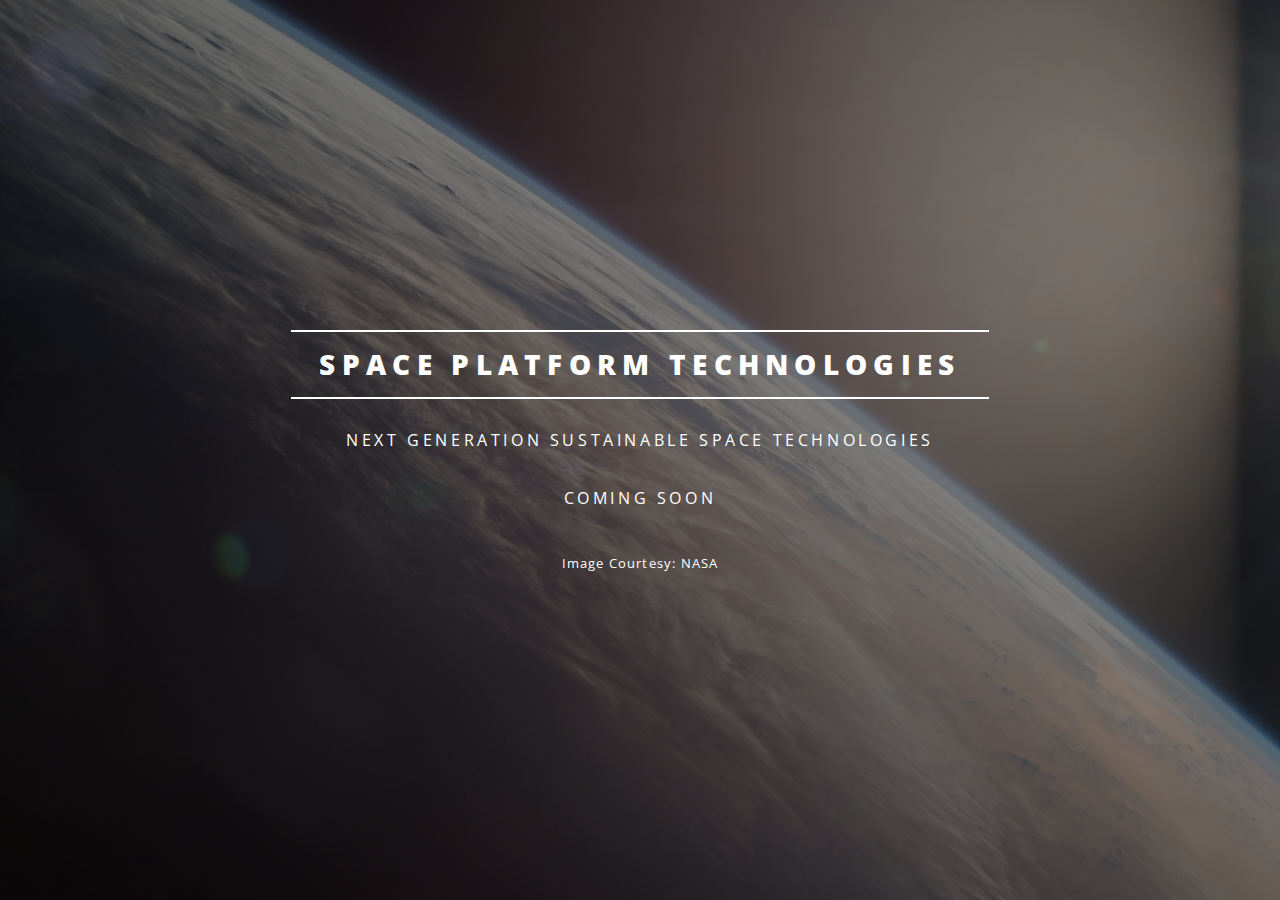
==== index.html @ dc28c990 "Word spelling correction" ====
<!DOCTYPE HTML>
<html>
	<head>
		<title>Space Platform Technologies</title>
		<meta charset="utf-8" />
		<meta name="viewport" content="width=device-width, initial-scale=1" />
		<!--[if lte IE 8]><script src="assets/js/ie/html5shiv.js"></script><![endif]-->
		<link rel="stylesheet" href="assets/css/main.css" />
		<!--[if lte IE 8]><link rel="stylesheet" href="assets/css/ie8.css" /><![endif]-->
		<!--[if lte IE 9]><link rel="stylesheet" href="assets/css/ie9.css" /><![endif]-->
	</head>
	<body class="landing">

		<!-- Page Wrapper -->
			<div id="page-wrapper">

				<!-- Banner -->
					<section id="banner">
						<div class="inner">
							<h2>Space Platform Technologies</h2>
							<p>Next Generation Sustainable Space Technologies</p>
							<p>Coming Soon</p>
						</div>
					<!--<ul class="icons">
							<li><a href="#" class="icon fa-twitter"><span class="label">Twitter</span></a></li>
							<li><a href="#" class="icon fa-facebook"><span class="label">Facebook</span></a></li>
							<li><a href="#" class="icon fa-envelope-o"><span class="label">Email</span></a></li>
						</ul>-->

					<sub>Image Courtesy: NASA</sub>
			</div>

		<!-- Scripts -->
			<script src="assets/js/jquery.min.js"></script>
			<script src="assets/js/jquery.scrollex.min.js"></script>
			<script src="assets/js/jquery.scrolly.min.js"></script>
			<script src="assets/js/skel.min.js"></script>
			<script src="assets/js/util.js"></script>
			<!--[if lte IE 8]><script src="assets/js/ie/respond.min.js"></script><![endif]-->
			<script src="assets/js/main.js"></script>

	</body>
</html>
---- assets/css/main.css ----
@import url(font-awesome.min.css);
@import url("https://fonts.googleapis.com/css?family=Open+Sans:400,400italic,600,600italic,800,800italic");

/*
	Spectral by HTML5 UP
	html5up.net | @ajlkn
	Free for personal and commercial use under the CCA 3.0 license (html5up.net/license)
*/

/* Reset */

	html, body, div, span, applet, object, iframe, h1, h2, h3, h4, h5, h6, p, blockquote, pre, a, abbr, acronym, address, big, cite, code, del, dfn, em, img, ins, kbd, q, s, samp, small, strike, strong, sub, sup, tt, var, b, u, i, center, dl, dt, dd, ol, ul, li, fieldset, form, label, legend, table, caption, tbody, tfoot, thead, tr, th, td, article, aside, canvas, details, embed, figure, figcaption, footer, header, hgroup, menu, nav, output, ruby, section, summary, time, mark, audio, video {
		margin: 0;
		padding: 0;
		border: 0;
		font-size: 100%;
		font: inherit;
		vertical-align: baseline;
	}

	article, aside, details, figcaption, figure, footer, header, hgroup, menu, nav, section {
		display: block;
	}

	body {
		line-height: 1;
	}

	ol, ul {
		list-style: none;
	}

	blockquote, q {
		quotes: none;
	}

	blockquote:before, blockquote:after, q:before, q:after {
		content: '';
		content: none;
	}

	table {
		border-collapse: collapse;
		border-spacing: 0;
	}

	body {
		-webkit-text-size-adjust: none;
	}

/* Box Model */

	*, *:before, *:after {
		-moz-box-sizing: border-box;
		-webkit-box-sizing: border-box;
		box-sizing: border-box;
	}

/* Grid */

	.row {
		border-bottom: solid 1px transparent;
		-moz-box-sizing: border-box;
		-webkit-box-sizing: border-box;
		box-sizing: border-box;
	}

	.row > * {
		float: left;
		-moz-box-sizing: border-box;
		-webkit-box-sizing: border-box;
		box-sizing: border-box;
	}

	.row:after, .row:before {
		content: '';
		display: block;
		clear: both;
		height: 0;
	}

	.row.uniform > * > :first-child {
		margin-top: 0;
	}

	.row.uniform > * > :last-child {
		margin-bottom: 0;
	}

	.row.\30 \25 > * {
		padding: 0 0 0 0em;
	}

	.row.\30 \25 {
		margin: 0 0 -1px 0em;
	}

	.row.uniform.\30 \25 > * {
		padding: 0em 0 0 0em;
	}

	.row.uniform.\30 \25 {
		margin: 0em 0 -1px 0em;
	}

	.row > * {
		padding: 0 0 0 1.5em;
	}

	.row {
		margin: 0 0 -1px -1.5em;
	}

	.row.uniform > * {
		padding: 1.5em 0 0 1.5em;
	}

	.row.uniform {
		margin: -1.5em 0 -1px -1.5em;
	}

	.row.\32 00\25 > * {
		padding: 0 0 0 3em;
	}

	.row.\32 00\25 {
		margin: 0 0 -1px -3em;
	}

	.row.uniform.\32 00\25 > * {
		padding: 3em 0 0 3em;
	}

	.row.uniform.\32 00\25 {
		margin: -3em 0 -1px -3em;
	}

	.row.\31 50\25 > * {
		padding: 0 0 0 2.25em;
	}

	.row.\31 50\25 {
		margin: 0 0 -1px -2.25em;
	}

	.row.uniform.\31 50\25 > * {
		padding: 2.25em 0 0 2.25em;
	}

	.row.uniform.\31 50\25 {
		margin: -2.25em 0 -1px -2.25em;
	}

	.row.\35 0\25 > * {
		padding: 0 0 0 0.75em;
	}

	.row.\35 0\25 {
		margin: 0 0 -1px -0.75em;
	}

	.row.uniform.\35 0\25 > * {
		padding: 0.75em 0 0 0.75em;
	}

	.row.uniform.\35 0\25 {
		margin: -0.75em 0 -1px -0.75em;
	}

	.row.\32 5\25 > * {
		padding: 0 0 0 0.375em;
	}

	.row.\32 5\25 {
		margin: 0 0 -1px -0.375em;
	}

	.row.uniform.\32 5\25 > * {
		padding: 0.375em 0 0 0.375em;
	}

	.row.uniform.\32 5\25 {
		margin: -0.375em 0 -1px -0.375em;
	}

	.\31 2u, .\31 2u\24 {
		width: 100%;
		clear: none;
		margin-left: 0;
	}

	.\31 1u, .\31 1u\24 {
		width: 91.6666666667%;
		clear: none;
		margin-left: 0;
	}

	.\31 0u, .\31 0u\24 {
		width: 83.3333333333%;
		clear: none;
		margin-left: 0;
	}

	.\39 u, .\39 u\24 {
		width: 75%;
		clear: none;
		margin-left: 0;
	}

	.\38 u, .\38 u\24 {
		width: 66.6666666667%;
		clear: none;
		margin-left: 0;
	}

	.\37 u, .\37 u\24 {
		width: 58.3333333333%;
		clear: none;
		margin-left: 0;
	}

	.\36 u, .\36 u\24 {
		width: 50%;
		clear: none;
		margin-left: 0;
	}

	.\35 u, .\35 u\24 {
		width: 41.6666666667%;
		clear: none;
		margin-left: 0;
	}

	.\34 u, .\34 u\24 {
		width: 33.3333333333%;
		clear: none;
		margin-left: 0;
	}

	.\33 u, .\33 u\24 {
		width: 25%;
		clear: none;
		margin-left: 0;
	}

	.\32 u, .\32 u\24 {
		width: 16.6666666667%;
		clear: none;
		margin-left: 0;
	}

	.\31 u, .\31 u\24 {
		width: 8.3333333333%;
		clear: none;
		margin-left: 0;
	}

	.\31 2u\24 + *,
	.\31 1u\24 + *,
	.\31 0u\24 + *,
	.\39 u\24 + *,
	.\38 u\24 + *,
	.\37 u\24 + *,
	.\36 u\24 + *,
	.\35 u\24 + *,
	.\34 u\24 + *,
	.\33 u\24 + *,
	.\32 u\24 + *,
	.\31 u\24 + * {
		clear: left;
	}

	.\-11u {
		margin-left: 91.66667%;
	}

	.\-10u {
		margin-left: 83.33333%;
	}

	.\-9u {
		margin-left: 75%;
	}

	.\-8u {
		margin-left: 66.66667%;
	}

	.\-7u {
		margin-left: 58.33333%;
	}

	.\-6u {
		margin-left: 50%;
	}

	.\-5u {
		margin-left: 41.66667%;
	}

	.\-4u {
		margin-left: 33.33333%;
	}

	.\-3u {
		margin-left: 25%;
	}

	.\-2u {
		margin-left: 16.66667%;
	}

	.\-1u {
		margin-left: 8.33333%;
	}

	@media screen and (max-width: 1680px) {

		.row > * {
			padding: 0 0 0 1.5em;
		}

		.row {
			margin: 0 0 -1px -1.5em;
		}

		.row.uniform > * {
			padding: 1.5em 0 0 1.5em;
		}

		.row.uniform {
			margin: -1.5em 0 -1px -1.5em;
		}

		.row.\32 00\25 > * {
			padding: 0 0 0 3em;
		}

		.row.\32 00\25 {
			margin: 0 0 -1px -3em;
		}

		.row.uniform.\32 00\25 > * {
			padding: 3em 0 0 3em;
		}

		.row.uniform.\32 00\25 {
			margin: -3em 0 -1px -3em;
		}

		.row.\31 50\25 > * {
			padding: 0 0 0 2.25em;
		}

		.row.\31 50\25 {
			margin: 0 0 -1px -2.25em;
		}

		.row.uniform.\31 50\25 > * {
			padding: 2.25em 0 0 2.25em;
		}

		.row.uniform.\31 50\25 {
			margin: -2.25em 0 -1px -2.25em;
		}

		.row.\35 0\25 > * {
			padding: 0 0 0 0.75em;
		}

		.row.\35 0\25 {
			margin: 0 0 -1px -0.75em;
		}

		.row.uniform.\35 0\25 > * {
			padding: 0.75em 0 0 0.75em;
		}

		.row.uniform.\35 0\25 {
			margin: -0.75em 0 -1px -0.75em;
		}

		.row.\32 5\25 > * {
			padding: 0 0 0 0.375em;
		}

		.row.\32 5\25 {
			margin: 0 0 -1px -0.375em;
		}

		.row.uniform.\32 5\25 > * {
			padding: 0.375em 0 0 0.375em;
		}

		.row.uniform.\32 5\25 {
			margin: -0.375em 0 -1px -0.375em;
		}

		.\31 2u\28xlarge\29, .\31 2u\24\28xlarge\29 {
			width: 100%;
			clear: none;
			margin-left: 0;
		}

		.\31 1u\28xlarge\29, .\31 1u\24\28xlarge\29 {
			width: 91.6666666667%;
			clear: none;
			margin-left: 0;
		}

		.\31 0u\28xlarge\29, .\31 0u\24\28xlarge\29 {
			width: 83.3333333333%;
			clear: none;
			margin-left: 0;
		}

		.\39 u\28xlarge\29, .\39 u\24\28xlarge\29 {
			width: 75%;
			clear: none;
			margin-left: 0;
		}

		.\38 u\28xlarge\29, .\38 u\24\28xlarge\29 {
			width: 66.6666666667%;
			clear: none;
			margin-left: 0;
		}

		.\37 u\28xlarge\29, .\37 u\24\28xlarge\29 {
			width: 58.3333333333%;
			clear: none;
			margin-left: 0;
		}

		.\36 u\28xlarge\29, .\36 u\24\28xlarge\29 {
			width: 50%;
			clear: none;
			margin-left: 0;
		}

		.\35 u\28xlarge\29, .\35 u\24\28xlarge\29 {
			width: 41.6666666667%;
			clear: none;
			margin-left: 0;
		}

		.\34 u\28xlarge\29, .\34 u\24\28xlarge\29 {
			width: 33.3333333333%;
			clear: none;
			margin-left: 0;
		}

		.\33 u\28xlarge\29, .\33 u\24\28xlarge\29 {
			width: 25%;
			clear: none;
			margin-left: 0;
		}

		.\32 u\28xlarge\29, .\32 u\24\28xlarge\29 {
			width: 16.6666666667%;
			clear: none;
			margin-left: 0;
		}

		.\31 u\28xlarge\29, .\31 u\24\28xlarge\29 {
			width: 8.3333333333%;
			clear: none;
			margin-left: 0;
		}

		.\31 2u\24\28xlarge\29 + *,
		.\31 1u\24\28xlarge\29 + *,
		.\31 0u\24\28xlarge\29 + *,
		.\39 u\24\28xlarge\29 + *,
		.\38 u\24\28xlarge\29 + *,
		.\37 u\24\28xlarge\29 + *,
		.\36 u\24\28xlarge\29 + *,
		.\35 u\24\28xlarge\29 + *,
		.\34 u\24\28xlarge\29 + *,
		.\33 u\24\28xlarge\29 + *,
		.\32 u\24\28xlarge\29 + *,
		.\31 u\24\28xlarge\29 + * {
			clear: left;
		}

		.\-11u\28xlarge\29 {
			margin-left: 91.66667%;
		}

		.\-10u\28xlarge\29 {
			margin-left: 83.33333%;
		}

		.\-9u\28xlarge\29 {
			margin-left: 75%;
		}

		.\-8u\28xlarge\29 {
			margin-left: 66.66667%;
		}

		.\-7u\28xlarge\29 {
			margin-left: 58.33333%;
		}

		.\-6u\28xlarge\29 {
			margin-left: 50%;
		}

		.\-5u\28xlarge\29 {
			margin-left: 41.66667%;
		}

		.\-4u\28xlarge\29 {
			margin-left: 33.33333%;
		}

		.\-3u\28xlarge\29 {
			margin-left: 25%;
		}

		.\-2u\28xlarge\29 {
			margin-left: 16.66667%;
		}

		.\-1u\28xlarge\29 {
			margin-left: 8.33333%;
		}

	}

	@media screen and (max-width: 1280px) {

		.row > * {
			padding: 0 0 0 1.5em;
		}

		.row {
			margin: 0 0 -1px -1.5em;
		}

		.row.uniform > * {
			padding: 1.5em 0 0 1.5em;
		}

		.row.uniform {
			margin: -1.5em 0 -1px -1.5em;
		}

		.row.\32 00\25 > * {
			padding: 0 0 0 3em;
		}

		.row.\32 00\25 {
			margin: 0 0 -1px -3em;
		}

		.row.uniform.\32 00\25 > * {
			padding: 3em 0 0 3em;
		}

		.row.uniform.\32 00\25 {
			margin: -3em 0 -1px -3em;
		}

		.row.\31 50\25 > * {
			padding: 0 0 0 2.25em;
		}

		.row.\31 50\25 {
			margin: 0 0 -1px -2.25em;
		}

		.row.uniform.\31 50\25 > * {
			padding: 2.25em 0 0 2.25em;
		}

		.row.uniform.\31 50\25 {
			margin: -2.25em 0 -1px -2.25em;
		}

		.row.\35 0\25 > * {
			padding: 0 0 0 0.75em;
		}

		.row.\35 0\25 {
			margin: 0 0 -1px -0.75em;
		}

		.row.uniform.\35 0\25 > * {
			padding: 0.75em 0 0 0.75em;
		}

		.row.uniform.\35 0\25 {
			margin: -0.75em 0 -1px -0.75em;
		}

		.row.\32 5\25 > * {
			padding: 0 0 0 0.375em;
		}

		.row.\32 5\25 {
			margin: 0 0 -1px -0.375em;
		}

		.row.uniform.\32 5\25 > * {
			padding: 0.375em 0 0 0.375em;
		}

		.row.uniform.\32 5\25 {
			margin: -0.375em 0 -1px -0.375em;
		}

		.\31 2u\28large\29, .\31 2u\24\28large\29 {
			width: 100%;
			clear: none;
			margin-left: 0;
		}

		.\31 1u\28large\29, .\31 1u\24\28large\29 {
			width: 91.6666666667%;
			clear: none;
			margin-left: 0;
		}

		.\31 0u\28large\29, .\31 0u\24\28large\29 {
			width: 83.3333333333%;
			clear: none;
			margin-left: 0;
		}

		.\39 u\28large\29, .\39 u\24\28large\29 {
			width: 75%;
			clear: none;
			margin-left: 0;
		}

		.\38 u\28large\29, .\38 u\24\28large\29 {
			width: 66.6666666667%;
			clear: none;
			margin-left: 0;
		}

		.\37 u\28large\29, .\37 u\24\28large\29 {
			width: 58.3333333333%;
			clear: none;
			margin-left: 0;
		}

		.\36 u\28large\29, .\36 u\24\28large\29 {
			width: 50%;
			clear: none;
			margin-left: 0;
		}

		.\35 u\28large\29, .\35 u\24\28large\29 {
			width: 41.6666666667%;
			clear: none;
			margin-left: 0;
		}

		.\34 u\28large\29, .\34 u\24\28large\29 {
			width: 33.3333333333%;
			clear: none;
			margin-left: 0;
		}

		.\33 u\28large\29, .\33 u\24\28large\29 {
			width: 25%;
			clear: none;
			margin-left: 0;
		}

		.\32 u\28large\29, .\32 u\24\28large\29 {
			width: 16.6666666667%;
			clear: none;
			margin-left: 0;
		}

		.\31 u\28large\29, .\31 u\24\28large\29 {
			width: 8.3333333333%;
			clear: none;
			margin-left: 0;
		}

		.\31 2u\24\28large\29 + *,
		.\31 1u\24\28large\29 + *,
		.\31 0u\24\28large\29 + *,
		.\39 u\24\28large\29 + *,
		.\38 u\24\28large\29 + *,
		.\37 u\24\28large\29 + *,
		.\36 u\24\28large\29 + *,
		.\35 u\24\28large\29 + *,
		.\34 u\24\28large\29 + *,
		.\33 u\24\28large\29 + *,
		.\32 u\24\28large\29 + *,
		.\31 u\24\28large\29 + * {
			clear: left;
		}

		.\-11u\28large\29 {
			margin-left: 91.66667%;
		}

		.\-10u\28large\29 {
			margin-left: 83.33333%;
		}

		.\-9u\28large\29 {
			margin-left: 75%;
		}

		.\-8u\28large\29 {
			margin-left: 66.66667%;
		}

		.\-7u\28large\29 {
			margin-left: 58.33333%;
		}

		.\-6u\28large\29 {
			margin-left: 50%;
		}

		.\-5u\28large\29 {
			margin-left: 41.66667%;
		}

		.\-4u\28large\29 {
			margin-left: 33.33333%;
		}

		.\-3u\28large\29 {
			margin-left: 25%;
		}

		.\-2u\28large\29 {
			margin-left: 16.66667%;
		}

		.\-1u\28large\29 {
			margin-left: 8.33333%;
		}

	}

	@media screen and (max-width: 980px) {

		.row > * {
			padding: 0 0 0 1.5em;
		}

		.row {
			margin: 0 0 -1px -1.5em;
		}

		.row.uniform > * {
			padding: 1.5em 0 0 1.5em;
		}

		.row.uniform {
			margin: -1.5em 0 -1px -1.5em;
		}

		.row.\32 00\25 > * {
			padding: 0 0 0 3em;
		}

		.row.\32 00\25 {
			margin: 0 0 -1px -3em;
		}

		.row.uniform.\32 00\25 > * {
			padding: 3em 0 0 3em;
		}

		.row.uniform.\32 00\25 {
			margin: -3em 0 -1px -3em;
		}

		.row.\31 50\25 > * {
			padding: 0 0 0 2.25em;
		}

		.row.\31 50\25 {
			margin: 0 0 -1px -2.25em;
		}

		.row.uniform.\31 50\25 > * {
			padding: 2.25em 0 0 2.25em;
		}

		.row.uniform.\31 50\25 {
			margin: -2.25em 0 -1px -2.25em;
		}

		.row.\35 0\25 > * {
			padding: 0 0 0 0.75em;
		}

		.row.\35 0\25 {
			margin: 0 0 -1px -0.75em;
		}

		.row.uniform.\35 0\25 > * {
			padding: 0.75em 0 0 0.75em;
		}

		.row.uniform.\35 0\25 {
			margin: -0.75em 0 -1px -0.75em;
		}

		.row.\32 5\25 > * {
			padding: 0 0 0 0.375em;
		}

		.row.\32 5\25 {
			margin: 0 0 -1px -0.375em;
		}

		.row.uniform.\32 5\25 > * {
			padding: 0.375em 0 0 0.375em;
		}

		.row.uniform.\32 5\25 {
			margin: -0.375em 0 -1px -0.375em;
		}

		.\31 2u\28medium\29, .\31 2u\24\28medium\29 {
			width: 100%;
			clear: none;
			margin-left: 0;
		}

		.\31 1u\28medium\29, .\31 1u\24\28medium\29 {
			width: 91.6666666667%;
			clear: none;
			margin-left: 0;
		}

		.\31 0u\28medium\29, .\31 0u\24\28medium\29 {
			width: 83.3333333333%;
			clear: none;
			margin-left: 0;
		}

		.\39 u\28medium\29, .\39 u\24\28medium\29 {
			width: 75%;
			clear: none;
			margin-left: 0;
		}

		.\38 u\28medium\29, .\38 u\24\28medium\29 {
			width: 66.6666666667%;
			clear: none;
			margin-left: 0;
		}

		.\37 u\28medium\29, .\37 u\24\28medium\29 {
			width: 58.3333333333%;
			clear: none;
			margin-left: 0;
		}

		.\36 u\28medium\29, .\36 u\24\28medium\29 {
			width: 50%;
			clear: none;
			margin-left: 0;
		}

		.\35 u\28medium\29, .\35 u\24\28medium\29 {
			width: 41.6666666667%;
			clear: none;
			margin-left: 0;
		}

		.\34 u\28medium\29, .\34 u\24\28medium\29 {
			width: 33.3333333333%;
			clear: none;
			margin-left: 0;
		}

		.\33 u\28medium\29, .\33 u\24\28medium\29 {
			width: 25%;
			clear: none;
			margin-left: 0;
		}

		.\32 u\28medium\29, .\32 u\24\28medium\29 {
			width: 16.6666666667%;
			clear: none;
			margin-left: 0;
		}

		.\31 u\28medium\29, .\31 u\24\28medium\29 {
			width: 8.3333333333%;
			clear: none;
			margin-left: 0;
		}

		.\31 2u\24\28medium\29 + *,
		.\31 1u\24\28medium\29 + *,
		.\31 0u\24\28medium\29 + *,
		.\39 u\24\28medium\29 + *,
		.\38 u\24\28medium\29 + *,
		.\37 u\24\28medium\29 + *,
		.\36 u\24\28medium\29 + *,
		.\35 u\24\28medium\29 + *,
		.\34 u\24\28medium\29 + *,
		.\33 u\24\28medium\29 + *,
		.\32 u\24\28medium\29 + *,
		.\31 u\24\28medium\29 + * {
			clear: left;
		}

		.\-11u\28medium\29 {
			margin-left: 91.66667%;
		}

		.\-10u\28medium\29 {
			margin-left: 83.33333%;
		}

		.\-9u\28medium\29 {
			margin-left: 75%;
		}

		.\-8u\28medium\29 {
			margin-left: 66.66667%;
		}

		.\-7u\28medium\29 {
			margin-left: 58.33333%;
		}

		.\-6u\28medium\29 {
			margin-left: 50%;
		}

		.\-5u\28medium\29 {
			margin-left: 41.66667%;
		}

		.\-4u\28medium\29 {
			margin-left: 33.33333%;
		}

		.\-3u\28medium\29 {
			margin-left: 25%;
		}

		.\-2u\28medium\29 {
			margin-left: 16.66667%;
		}

		.\-1u\28medium\29 {
			margin-left: 8.33333%;
		}

	}

	@media screen and (max-width: 736px) {

		.row > * {
			padding: 0 0 0 1.5em;
		}

		.row {
			margin: 0 0 -1px -1.5em;
		}

		.row.uniform > * {
			padding: 1.5em 0 0 1.5em;
		}

		.row.uniform {
			margin: -1.5em 0 -1px -1.5em;
		}

		.row.\32 00\25 > * {
			padding: 0 0 0 3em;
		}

		.row.\32 00\25 {
			margin: 0 0 -1px -3em;
		}

		.row.uniform.\32 00\25 > * {
			padding: 3em 0 0 3em;
		}

		.row.uniform.\32 00\25 {
			margin: -3em 0 -1px -3em;
		}

		.row.\31 50\25 > * {
			padding: 0 0 0 2.25em;
		}

		.row.\31 50\25 {
			margin: 0 0 -1px -2.25em;
		}

		.row.uniform.\31 50\25 > * {
			padding: 2.25em 0 0 2.25em;
		}

		.row.uniform.\31 50\25 {
			margin: -2.25em 0 -1px -2.25em;
		}

		.row.\35 0\25 > * {
			padding: 0 0 0 0.75em;
		}

		.row.\35 0\25 {
			margin: 0 0 -1px -0.75em;
		}

		.row.uniform.\35 0\25 > * {
			padding: 0.75em 0 0 0.75em;
		}

		.row.uniform.\35 0\25 {
			margin: -0.75em 0 -1px -0.75em;
		}

		.row.\32 5\25 > * {
			padding: 0 0 0 0.375em;
		}

		.row.\32 5\25 {
			margin: 0 0 -1px -0.375em;
		}

		.row.uniform.\32 5\25 > * {
			padding: 0.375em 0 0 0.375em;
		}

		.row.uniform.\32 5\25 {
			margin: -0.375em 0 -1px -0.375em;
		}

		.\31 2u\28small\29, .\31 2u\24\28small\29 {
			width: 100%;
			clear: none;
			margin-left: 0;
		}

		.\31 1u\28small\29, .\31 1u\24\28small\29 {
			width: 91.6666666667%;
			clear: none;
			margin-left: 0;
		}

		.\31 0u\28small\29, .\31 0u\24\28small\29 {
			width: 83.3333333333%;
			clear: none;
			margin-left: 0;
		}

		.\39 u\28small\29, .\39 u\24\28small\29 {
			width: 75%;
			clear: none;
			margin-left: 0;
		}

		.\38 u\28small\29, .\38 u\24\28small\29 {
			width: 66.6666666667%;
			clear: none;
			margin-left: 0;
		}

		.\37 u\28small\29, .\37 u\24\28small\29 {
			width: 58.3333333333%;
			clear: none;
			margin-left: 0;
		}

		.\36 u\28small\29, .\36 u\24\28small\29 {
			width: 50%;
			clear: none;
			margin-left: 0;
		}

		.\35 u\28small\29, .\35 u\24\28small\29 {
			width: 41.6666666667%;
			clear: none;
			margin-left: 0;
		}

		.\34 u\28small\29, .\34 u\24\28small\29 {
			width: 33.3333333333%;
			clear: none;
			margin-left: 0;
		}

		.\33 u\28small\29, .\33 u\24\28small\29 {
			width: 25%;
			clear: none;
			margin-left: 0;
		}

		.\32 u\28small\29, .\32 u\24\28small\29 {
			width: 16.6666666667%;
			clear: none;
			margin-left: 0;
		}

		.\31 u\28small\29, .\31 u\24\28small\29 {
			width: 8.3333333333%;
			clear: none;
			margin-left: 0;
		}

		.\31 2u\24\28small\29 + *,
		.\31 1u\24\28small\29 + *,
		.\31 0u\24\28small\29 + *,
		.\39 u\24\28small\29 + *,
		.\38 u\24\28small\29 + *,
		.\37 u\24\28small\29 + *,
		.\36 u\24\28small\29 + *,
		.\35 u\24\28small\29 + *,
		.\34 u\24\28small\29 + *,
		.\33 u\24\28small\29 + *,
		.\32 u\24\28small\29 + *,
		.\31 u\24\28small\29 + * {
			clear: left;
		}

		.\-11u\28small\29 {
			margin-left: 91.66667%;
		}

		.\-10u\28small\29 {
			margin-left: 83.33333%;
		}

		.\-9u\28small\29 {
			margin-left: 75%;
		}

		.\-8u\28small\29 {
			margin-left: 66.66667%;
		}

		.\-7u\28small\29 {
			margin-left: 58.33333%;
		}

		.\-6u\28small\29 {
			margin-left: 50%;
		}

		.\-5u\28small\29 {
			margin-left: 41.66667%;
		}

		.\-4u\28small\29 {
			margin-left: 33.33333%;
		}

		.\-3u\28small\29 {
			margin-left: 25%;
		}

		.\-2u\28small\29 {
			margin-left: 16.66667%;
		}

		.\-1u\28small\29 {
			margin-left: 8.33333%;
		}

	}

	@media screen and (max-width: 480px) {

		.row > * {
			padding: 0 0 0 1.5em;
		}

		.row {
			margin: 0 0 -1px -1.5em;
		}

		.row.uniform > * {
			padding: 1.5em 0 0 1.5em;
		}

		.row.uniform {
			margin: -1.5em 0 -1px -1.5em;
		}

		.row.\32 00\25 > * {
			padding: 0 0 0 3em;
		}

		.row.\32 00\25 {
			margin: 0 0 -1px -3em;
		}

		.row.uniform.\32 00\25 > * {
			padding: 3em 0 0 3em;
		}

		.row.uniform.\32 00\25 {
			margin: -3em 0 -1px -3em;
		}

		.row.\31 50\25 > * {
			padding: 0 0 0 2.25em;
		}

		.row.\31 50\25 {
			margin: 0 0 -1px -2.25em;
		}

		.row.uniform.\31 50\25 > * {
			padding: 2.25em 0 0 2.25em;
		}

		.row.uniform.\31 50\25 {
			margin: -2.25em 0 -1px -2.25em;
		}

		.row.\35 0\25 > * {
			padding: 0 0 0 0.75em;
		}

		.row.\35 0\25 {
			margin: 0 0 -1px -0.75em;
		}

		.row.uniform.\35 0\25 > * {
			padding: 0.75em 0 0 0.75em;
		}

		.row.uniform.\35 0\25 {
			margin: -0.75em 0 -1px -0.75em;
		}

		.row.\32 5\25 > * {
			padding: 0 0 0 0.375em;
		}

		.row.\32 5\25 {
			margin: 0 0 -1px -0.375em;
		}

		.row.uniform.\32 5\25 > * {
			padding: 0.375em 0 0 0.375em;
		}

		.row.uniform.\32 5\25 {
			margin: -0.375em 0 -1px -0.375em;
		}

		.\31 2u\28xsmall\29, .\31 2u\24\28xsmall\29 {
			width: 100%;
			clear: none;
			margin-left: 0;
		}

		.\31 1u\28xsmall\29, .\31 1u\24\28xsmall\29 {
			width: 91.6666666667%;
			clear: none;
			margin-left: 0;
		}

		.\31 0u\28xsmall\29, .\31 0u\24\28xsmall\29 {
			width: 83.3333333333%;
			clear: none;
			margin-left: 0;
		}

		.\39 u\28xsmall\29, .\39 u\24\28xsmall\29 {
			width: 75%;
			clear: none;
			margin-left: 0;
		}

		.\38 u\28xsmall\29, .\38 u\24\28xsmall\29 {
			width: 66.6666666667%;
			clear: none;
			margin-left: 0;
		}

		.\37 u\28xsmall\29, .\37 u\24\28xsmall\29 {
			width: 58.3333333333%;
			clear: none;
			margin-left: 0;
		}

		.\36 u\28xsmall\29, .\36 u\24\28xsmall\29 {
			width: 50%;
			clear: none;
			margin-left: 0;
		}

		.\35 u\28xsmall\29, .\35 u\24\28xsmall\29 {
			width: 41.6666666667%;
			clear: none;
			margin-left: 0;
		}

		.\34 u\28xsmall\29, .\34 u\24\28xsmall\29 {
			width: 33.3333333333%;
			clear: none;
			margin-left: 0;
		}

		.\33 u\28xsmall\29, .\33 u\24\28xsmall\29 {
			width: 25%;
			clear: none;
			margin-left: 0;
		}

		.\32 u\28xsmall\29, .\32 u\24\28xsmall\29 {
			width: 16.6666666667%;
			clear: none;
			margin-left: 0;
		}

		.\31 u\28xsmall\29, .\31 u\24\28xsmall\29 {
			width: 8.3333333333%;
			clear: none;
			margin-left: 0;
		}

		.\31 2u\24\28xsmall\29 + *,
		.\31 1u\24\28xsmall\29 + *,
		.\31 0u\24\28xsmall\29 + *,
		.\39 u\24\28xsmall\29 + *,
		.\38 u\24\28xsmall\29 + *,
		.\37 u\24\28xsmall\29 + *,
		.\36 u\24\28xsmall\29 + *,
		.\35 u\24\28xsmall\29 + *,
		.\34 u\24\28xsmall\29 + *,
		.\33 u\24\28xsmall\29 + *,
		.\32 u\24\28xsmall\29 + *,
		.\31 u\24\28xsmall\29 + * {
			clear: left;
		}

		.\-11u\28xsmall\29 {
			margin-left: 91.66667%;
		}

		.\-10u\28xsmall\29 {
			margin-left: 83.33333%;
		}

		.\-9u\28xsmall\29 {
			margin-left: 75%;
		}

		.\-8u\28xsmall\29 {
			margin-left: 66.66667%;
		}

		.\-7u\28xsmall\29 {
			margin-left: 58.33333%;
		}

		.\-6u\28xsmall\29 {
			margin-left: 50%;
		}

		.\-5u\28xsmall\29 {
			margin-left: 41.66667%;
		}

		.\-4u\28xsmall\29 {
			margin-left: 33.33333%;
		}

		.\-3u\28xsmall\29 {
			margin-left: 25%;
		}

		.\-2u\28xsmall\29 {
			margin-left: 16.66667%;
		}

		.\-1u\28xsmall\29 {
			margin-left: 8.33333%;
		}

	}

/* Basic */

	@-ms-viewport {
		width: device-width;
	}

	body {
		background: #2e3842;
	}

		body.is-loading *, body.is-loading *:before, body.is-loading *:after {
			-moz-animation: none !important;
			-webkit-animation: none !important;
			-ms-animation: none !important;
			animation: none !important;
			-moz-transition: none !important;
			-webkit-transition: none !important;
			-ms-transition: none !important;
			transition: none !important;
		}

	body, input, select, textarea {
		color: #fff;
		font-family: "Open Sans", Helvetica, sans-serif;
		font-size: 15pt;
		font-weight: 400;
		letter-spacing: 0.075em;
		line-height: 1.65em;
	}

		@media screen and (max-width: 1680px) {

			body, input, select, textarea {
				font-size: 13pt;
			}

		}

		@media screen and (max-width: 1280px) {

			body, input, select, textarea {
				font-size: 12pt;
			}

		}

		@media screen and (max-width: 736px) {

			body, input, select, textarea {
				font-size: 11pt;
				letter-spacing: 0.0375em;
			}

		}

	a {
		-moz-transition: color 0.2s ease, border-bottom-color 0.2s ease;
		-webkit-transition: color 0.2s ease, border-bottom-color 0.2s ease;
		-ms-transition: color 0.2s ease, border-bottom-color 0.2s ease;
		transition: color 0.2s ease, border-bottom-color 0.2s ease;
		border-bottom: dotted 1px;
		color: inherit;
		text-decoration: none;
	}

		a:hover {
			border-bottom-color: transparent;
		}

	strong, b {
		color: #fff;
		font-weight: 600;
	}

	em, i {
		font-style: italic;
	}

	p {
		margin: 0 0 2em 0;
	}

	h1, h2, h3, h4, h5, h6 {
		color: #fff;
		font-weight: 800;
		letter-spacing: 0.225em;
		line-height: 1em;
		margin: 0 0 1em 0;
		text-transform: uppercase;
	}

		h1 a, h2 a, h3 a, h4 a, h5 a, h6 a {
			color: inherit;
			text-decoration: none;
		}

	h2 {
		font-size: 1.35em;
		line-height: 1.75em;
	}

		@media screen and (max-width: 736px) {

			h2 {
				font-size: 1.1em;
				line-height: 1.65em;
			}

		}

	h3 {
		font-size: 1.15em;
		line-height: 1.75em;
	}

		@media screen and (max-width: 736px) {

			h3 {
				font-size: 1em;
				line-height: 1.65em;
			}

		}

	h4 {
		font-size: 1em;
		line-height: 1.5em;
	}

	h5 {
		font-size: 0.8em;
		line-height: 1.5em;
	}

	h6 {
		font-size: 0.7em;
		line-height: 1.5em;
	}

	sub {
		font-size: 0.8em;
		position: relative;
		top: 0.5em;
	}

	sup {
		font-size: 0.8em;
		position: relative;
		top: -0.5em;
	}

	hr {
		border: 0;
		border-bottom: solid 2px #fff;
		margin: 3em 0;
	}

		hr.major {
			margin: 4.5em 0;
		}

	blockquote {
		border-left: solid 4px #fff;
		font-style: italic;
		margin: 0 0 2em 0;
		padding: 0.5em 0 0.5em 2em;
	}

	code {
		background: rgba(144, 144, 144, 0.25);
		border-radius: 3px;
		font-family: "Courier New", monospace;
		font-size: 0.9em;
		letter-spacing: 0;
		margin: 0 0.25em;
		padding: 0.25em 0.65em;
	}

	pre {
		-webkit-overflow-scrolling: touch;
		font-family: "Courier New", monospace;
		font-size: 0.9em;
		margin: 0 0 2em 0;
	}

		pre code {
			display: block;
			line-height: 1.75em;
			padding: 1em 1.5em;
			overflow-x: auto;
		}

	.align-left {
		text-align: left;
	}

	.align-center {
		text-align: center;
	}

	.align-right {
		text-align: right;
	}

/* Section/Article */

	section.special, article.special {
		text-align: center;
	}

	header p {
		color: rgba(255, 255, 255, 0.5);
		position: relative;
		top: -0.25em;
	}

	header h3 + p {
		font-size: 1.1em;
	}

	header h4 + p,
	header h5 + p,
	header h6 + p {
		font-size: 0.9em;
	}

	header.major {
		margin: 0 0 3.5em 0;
	}

		header.major h2, header.major h3, header.major h4, header.major h5, header.major h6 {
			border-bottom: solid 2px #fff;
			display: inline-block;
			padding-bottom: 1em;
			position: relative;
		}

			header.major h2:after, header.major h3:after, header.major h4:after, header.major h5:after, header.major h6:after {
				content: '';
				display: block;
				height: 1px;
			}

		header.major p {
			color: #fff;
			top: 0;
		}

		@media screen and (max-width: 736px) {

			header.major {
				margin: 0 0 2em 0;
			}

		}

	@media screen and (max-width: 980px) {

		header br {
			display: none;
		}

	}

/* Form */

	form {
		margin: 0 0 2em 0;
	}

	label {
		color: #fff;
		display: block;
		font-size: 0.9em;
		font-weight: 600;
		margin: 0 0 1em 0;
	}

	input[type="text"],
	input[type="password"],
	input[type="email"],
	select,
	textarea {
		-moz-appearance: none;
		-webkit-appearance: none;
		-ms-appearance: none;
		appearance: none;
		background: rgba(144, 144, 144, 0.25);
		border-radius: 3px;
		border: none;
		color: inherit;
		display: block;
		outline: 0;
		padding: 0 1em;
		text-decoration: none;
		width: 100%;
	}

		input[type="text"]:invalid,
		input[type="password"]:invalid,
		input[type="email"]:invalid,
		select:invalid,
		textarea:invalid {
			box-shadow: none;
		}

		input[type="text"]:focus,
		input[type="password"]:focus,
		input[type="email"]:focus,
		select:focus,
		textarea:focus {
			box-shadow: 0 0 0 2px #21b2a6;
		}

	.select-wrapper {
		text-decoration: none;
		display: block;
		position: relative;
	}

		.select-wrapper:before {
			-moz-osx-font-smoothing: grayscale;
			-webkit-font-smoothing: antialiased;
			font-family: FontAwesome;
			font-style: normal;
			font-weight: normal;
			text-transform: none !important;
		}

		.select-wrapper:before {
			-moz-pointer-events: none;
			-webkit-pointer-events: none;
			-ms-pointer-events: none;
			pointer-events: none;
			color: #fff;
			content: '\f078';
			display: block;
			height: 2.75em;
			line-height: 2.75em;
			position: absolute;
			right: 0;
			text-align: center;
			top: 0;
			width: 2.75em;
		}

		.select-wrapper select::-ms-expand {
			display: none;
		}

	input[type="text"],
	input[type="password"],
	input[type="email"],
	select {
		height: 2.75em;
	}

	textarea {
		padding: 0.75em 1em;
	}

	input[type="checkbox"],
	input[type="radio"] {
		-moz-appearance: none;
		-webkit-appearance: none;
		-ms-appearance: none;
		appearance: none;
		display: block;
		float: left;
		margin-right: -2em;
		opacity: 0;
		width: 1em;
		z-index: -1;
	}

		input[type="checkbox"] + label,
		input[type="radio"] + label {
			text-decoration: none;
			color: #fff;
			cursor: pointer;
			display: inline-block;
			font-size: 1em;
			font-weight: 400;
			padding-left: 2.4em;
			padding-right: 0.75em;
			position: relative;
		}

			input[type="checkbox"] + label:before,
			input[type="radio"] + label:before {
				-moz-osx-font-smoothing: grayscale;
				-webkit-font-smoothing: antialiased;
				font-family: FontAwesome;
				font-style: normal;
				font-weight: normal;
				text-transform: none !important;
			}

			input[type="checkbox"] + label:before,
			input[type="radio"] + label:before {
				background: rgba(144, 144, 144, 0.25);
				border-radius: 3px;
				content: '';
				display: inline-block;
				height: 1.65em;
				left: 0;
				line-height: 1.58125em;
				position: absolute;
				text-align: center;
				top: 0;
				width: 1.65em;
			}

		input[type="checkbox"]:checked + label:before,
		input[type="radio"]:checked + label:before {
			background: #2e3842;
			color: #fff;
			content: '\f00c';
		}

		input[type="checkbox"]:focus + label:before,
		input[type="radio"]:focus + label:before {
			box-shadow: 0 0 0 2px #21b2a6;
		}

	input[type="checkbox"] + label:before {
		border-radius: 3px;
	}

	input[type="radio"] + label:before {
		border-radius: 100%;
	}

	::-webkit-input-placeholder {
		color: rgba(255, 255, 255, 0.5) !important;
		opacity: 1.0;
	}

	:-moz-placeholder {
		color: rgba(255, 255, 255, 0.5) !important;
		opacity: 1.0;
	}

	::-moz-placeholder {
		color: rgba(255, 255, 255, 0.5) !important;
		opacity: 1.0;
	}

	:-ms-input-placeholder {
		color: rgba(255, 255, 255, 0.5) !important;
		opacity: 1.0;
	}

	.formerize-placeholder {
		color: rgba(255, 255, 255, 0.5) !important;
		opacity: 1.0;
	}

/* Box */

	.box {
		border-radius: 3px;
		border: solid 2px #fff;
		margin-bottom: 2em;
		padding: 1.5em;
	}

		.box > :last-child,
		.box > :last-child > :last-child,
		.box > :last-child > :last-child > :last-child {
			margin-bottom: 0;
		}

		.box.alt {
			border: 0;
			border-radius: 0;
			padding: 0;
		}

/* Icon */

	.icon {
		text-decoration: none;
		border-bottom: none;
		position: relative;
	}

		.icon:before {
			-moz-osx-font-smoothing: grayscale;
			-webkit-font-smoothing: antialiased;
			font-family: FontAwesome;
			font-style: normal;
			font-weight: normal;
			text-transform: none !important;
		}

		.icon > .label {
			display: none;
		}

		.icon.major {
			-moz-transform: rotate(-45deg);
			-webkit-transform: rotate(-45deg);
			-ms-transform: rotate(-45deg);
			transform: rotate(-45deg);
			border-radius: 3px;
			border: solid 2px #fff;
			display: inline-block;
			font-size: 1.35em;
			height: calc(3em + 2px);
			line-height: 3em;
			text-align: center;
			width: calc(3em + 2px);
		}

			.icon.major:before {
				-moz-transform: rotate(45deg);
				-webkit-transform: rotate(45deg);
				-ms-transform: rotate(45deg);
				transform: rotate(45deg);
				display: inline-block;
				font-size: 1.5em;
			}

			@media screen and (max-width: 736px) {

				.icon.major {
					font-size: 1em;
				}

			}

		.icon.style1 {
			color: #00ffcc;
		}

		.icon.style2 {
			color: #00f0ff;
		}

		.icon.style3 {
			color: #76ddff;
		}

/* Image */

	.image {
		border-radius: 3px;
		border: 0;
		display: inline-block;
		position: relative;
	}

		.image img {
			border-radius: 3px;
			display: block;
		}

		.image.left {
			float: left;
			margin: 0 2em 2em 0;
			top: 0.25em;
		}

		.image.right {
			float: right;
			margin: 0 0 2em 2em;
			top: 0.25em;
		}

		.image.left, .image.right {
			max-width: 40%;
		}

			.image.left img, .image.right img {
				width: 100%;
			}

		.image.fit {
			display: block;
			margin: 0 0 2em 0;
			width: 100%;
		}

			.image.fit img {
				width: 100%;
			}

/* List */

	ol {
		list-style: decimal;
		margin: 0 0 2em 0;
		padding-left: 1.25em;
	}

		ol li {
			padding-left: 0.25em;
		}

	ul {
		list-style: disc;
		margin: 0 0 2em 0;
		padding-left: 1em;
	}

		ul li {
			padding-left: 0.5em;
		}

		ul.alt {
			list-style: none;
			padding-left: 0;
		}

			ul.alt li {
				border-top: solid 1px #fff;
				padding: 0.5em 0;
			}

				ul.alt li:first-child {
					border-top: 0;
					padding-top: 0;
				}

		ul.icons {
			cursor: default;
			list-style: none;
			padding-left: 0;
		}

			ul.icons li {
				display: inline-block;
				padding: 0 1em 0 0;
			}

				ul.icons li:last-child {
					padding-right: 0 !important;
				}

			ul.icons.major {
				padding: 1em 0;
			}

				ul.icons.major li {
					padding-right: 3.5em;
				}

					@media screen and (max-width: 736px) {

						ul.icons.major li {
							padding: 0 1em !important;
						}

					}

		ul.actions {
			cursor: default;
			list-style: none;
			padding-left: 0;
		}

			ul.actions li {
				display: inline-block;
				padding: 0 1.5em 0 0;
				vertical-align: middle;
			}

				ul.actions li:last-child {
					padding-right: 0;
				}

			ul.actions.small li {
				padding: 0 0.75em 0 0;
			}

			ul.actions.vertical li {
				display: block;
				padding: 1.5em 0 0 0;
			}

				ul.actions.vertical li:first-child {
					padding-top: 0;
				}

				ul.actions.vertical li > * {
					margin-bottom: 0;
				}

			ul.actions.vertical.small li {
				padding: 0.75em 0 0 0;
			}

				ul.actions.vertical.small li:first-child {
					padding-top: 0;
				}

			ul.actions.fit {
				display: table;
				margin-left: -1.5em;
				padding: 0;
				table-layout: fixed;
				width: calc(100% + 1.5em);
			}

				ul.actions.fit li {
					display: table-cell;
					padding: 0 0 0 1.5em;
				}

					ul.actions.fit li > * {
						margin-bottom: 0;
					}

				ul.actions.fit.small {
					margin-left: -0.75em;
					width: calc(100% + 0.75em);
				}

					ul.actions.fit.small li {
						padding: 0 0 0 0.75em;
					}

			@media screen and (max-width: 736px) {

				ul.actions li {
					display: block;
					padding: 1em 0 0 0;
					text-align: center;
					width: 100%;
				}

					ul.actions li:first-child {
						padding-top: 0;
					}

					ul.actions li > * {
						margin: 0 auto !important;
						max-width: 30em;
						width: 100%;
					}

						ul.actions li > *.icon:before {
							margin-left: -1em;
						}

				ul.actions.small li {
					padding: 0.5em 0 0 0;
				}

					ul.actions.small li:first-child {
						padding-top: 0;
					}

			}

	dl {
		margin: 0 0 2em 0;
	}

/* Table */

	.table-wrapper {
		-webkit-overflow-scrolling: touch;
		overflow-x: auto;
	}

	table {
		margin: 0 0 2em 0;
		width: 100%;
	}

		table tbody tr {
			border: solid 1px #fff;
			border-left: 0;
			border-right: 0;
		}

			table tbody tr:nth-child(2n + 1) {
				background-color: rgba(144, 144, 144, 0.25);
			}

		table td {
			padding: 0.75em 0.75em;
		}

		table th {
			color: #fff;
			font-size: 0.9em;
			font-weight: 600;
			padding: 0 0.75em 0.75em 0.75em;
			text-align: left;
		}

		table thead {
			border-bottom: solid 2px #fff;
		}

		table tfoot {
			border-top: solid 2px #fff;
		}

		table.alt {
			border-collapse: separate;
		}

			table.alt tbody tr td {
				border: solid 1px #fff;
				border-left-width: 0;
				border-top-width: 0;
			}

				table.alt tbody tr td:first-child {
					border-left-width: 1px;
				}

			table.alt tbody tr:first-child td {
				border-top-width: 1px;
			}

			table.alt thead {
				border-bottom: 0;
			}

			table.alt tfoot {
				border-top: 0;
			}

/* Button */

	input[type="submit"],
	input[type="reset"],
	input[type="button"],
	button,
	.button {
		-moz-appearance: none;
		-webkit-appearance: none;
		-ms-appearance: none;
		appearance: none;
		-moz-transition: background-color 0.2s ease-in-out, color 0.2s ease-in-out;
		-webkit-transition: background-color 0.2s ease-in-out, color 0.2s ease-in-out;
		-ms-transition: background-color 0.2s ease-in-out, color 0.2s ease-in-out;
		transition: background-color 0.2s ease-in-out, color 0.2s ease-in-out;
		background-color: transparent;
		border-radius: 3px;
		border: 0;
		box-shadow: inset 0 0 0 2px #fff;
		color: #fff;
		cursor: pointer;
		display: inline-block;
		font-size: 0.8em;
		font-weight: 600;
		height: 3.125em;
		letter-spacing: 0.225em;
		line-height: 3.125em;
		padding: 0 2.75em;
		text-align: center;
		text-decoration: none;
		text-transform: uppercase;
		white-space: nowrap;
		overflow: hidden;
		text-overflow: ellipsis;
	}

		input[type="submit"]:hover,
		input[type="reset"]:hover,
		input[type="button"]:hover,
		button:hover,
		.button:hover {
			background-color: rgba(144, 144, 144, 0.25);
		}

		input[type="submit"]:active,
		input[type="reset"]:active,
		input[type="button"]:active,
		button:active,
		.button:active {
			background-color: rgba(144, 144, 144, 0.5);
		}

		input[type="submit"].icon:before,
		input[type="reset"].icon:before,
		input[type="button"].icon:before,
		button.icon:before,
		.button.icon:before {
			margin-right: 0.5em;
		}

		input[type="submit"].fit,
		input[type="reset"].fit,
		input[type="button"].fit,
		button.fit,
		.button.fit {
			display: block;
			margin: 0 0 1em 0;
			width: 100%;
		}

		input[type="submit"].small,
		input[type="reset"].small,
		input[type="button"].small,
		button.small,
		.button.small {
			font-size: 0.8em;
		}

		input[type="submit"].big,
		input[type="reset"].big,
		input[type="button"].big,
		button.big,
		.button.big {
			font-size: 1.35em;
		}

		input[type="submit"].special,
		input[type="reset"].special,
		input[type="button"].special,
		button.special,
		.button.special {
			background-color: #ed4933;
			box-shadow: none !important;
			color: #ffffff !important;
		}

			input[type="submit"].special:hover,
			input[type="reset"].special:hover,
			input[type="button"].special:hover,
			button.special:hover,
			.button.special:hover {
				background-color: #ef5e4a !important;
			}

			input[type="submit"].special:active,
			input[type="reset"].special:active,
			input[type="button"].special:active,
			button.special:active,
			.button.special:active {
				background-color: #eb341c !important;
			}

		input[type="submit"].disabled, input[type="submit"]:disabled,
		input[type="reset"].disabled,
		input[type="reset"]:disabled,
		input[type="button"].disabled,
		input[type="button"]:disabled,
		button.disabled,
		button:disabled,
		.button.disabled,
		.button:disabled {
			-moz-pointer-events: none;
			-webkit-pointer-events: none;
			-ms-pointer-events: none;
			pointer-events: none;
			opacity: 0.25;
		}

		@media screen and (max-width: 736px) {

			input[type="submit"],
			input[type="reset"],
			input[type="button"],
			button,
			.button {
				height: 3.75em;
				line-height: 3.75em;
			}

		}

/* Features */

	.features {
		display: -moz-flex;
		display: -webkit-flex;
		display: -ms-flex;
		display: flex;
		-moz-flex-wrap: wrap;
		-webkit-flex-wrap: wrap;
		-ms-flex-wrap: wrap;
		flex-wrap: wrap;
		-moz-justify-content: center;
		-webkit-justify-content: center;
		-ms-justify-content: center;
		justify-content: center;
		list-style: none;
		padding: 0;
		width: 100%;
	}

		.features li {
			padding: 4em 4em 2em 6em ;
			display: block;
			position: relative;
			text-align: left;
			width: 50%;
		}

			.features li:nth-child(1) {
				background-color: rgba(0, 0, 0, 0.035);
			}

			.features li:nth-child(2) {
				background-color: rgba(0, 0, 0, 0.07);
			}

			.features li:nth-child(3) {
				background-color: rgba(0, 0, 0, 0.105);
			}

			.features li:nth-child(4) {
				background-color: rgba(0, 0, 0, 0.14);
			}

			.features li:nth-child(5) {
				background-color: rgba(0, 0, 0, 0.175);
			}

			.features li:nth-child(6) {
				background-color: rgba(0, 0, 0, 0.21);
			}

			.features li:nth-child(7) {
				background-color: rgba(0, 0, 0, 0.245);
			}

			.features li:nth-child(8) {
				background-color: rgba(0, 0, 0, 0.28);
			}

			.features li:nth-child(9) {
				background-color: rgba(0, 0, 0, 0.315);
			}

			.features li:nth-child(10) {
				background-color: rgba(0, 0, 0, 0.35);
			}

			.features li:before {
				display: block;
				color: #00ffcc;
				position: absolute;
				left: 1.75em;
				top: 2.75em;
				font-size: 1.5em;
			}

			.features li:nth-child(1) {
				border-top-left-radius: 3px;
			}

			.features li:nth-child(2) {
				border-top-right-radius: 3px;
			}

			.features li:nth-last-child(1) {
				border-bottom-right-radius: 3px;
			}

			.features li:nth-last-child(2) {
				border-bottom-left-radius: 3px;
			}

			@media screen and (max-width: 980px) {

				.features li {
					padding: 3em 2em 1em 2em ;
					text-align: center;
				}

					.features li:before {
						left: 0;
						margin: 0 0 1em 0;
						position: relative;
						top: 0;
					}

			}

			@media screen and (max-width: 736px) {

				.features li {
					padding: 3em 0 1em 0 ;
					background-color: transparent !important;
					border-top: solid 2px #fff;
					width: 100%;
				}

					.features li:first-child {
						border-top: 0;
					}

			}

/* Spotlight */

	.spotlight {
		-moz-align-items: center;
		-webkit-align-items: center;
		-ms-align-items: center;
		align-items: center;
		display: -moz-flex;
		display: -webkit-flex;
		display: -ms-flex;
		display: flex;
	}

		.spotlight .image {
			-moz-order: 1;
			-webkit-order: 1;
			-ms-order: 1;
			order: 1;
			border-radius: 0;
			width: 40%;
		}

			.spotlight .image img {
				border-radius: 0;
				width: 100%;
			}

		.spotlight .content {
			padding: 2em 4em 0.1em 4em ;
			-moz-order: 2;
			-webkit-order: 2;
			-ms-order: 2;
			order: 2;
			max-width: 48em;
			width: 60%;
		}

		.spotlight:nth-child(2n) {
			-moz-flex-direction: row-reverse;
			-webkit-flex-direction: row-reverse;
			-ms-flex-direction: row-reverse;
			flex-direction: row-reverse;
		}

		.spotlight:nth-child(1) {
			background-color: rgba(0, 0, 0, 0.075);
		}

		.spotlight:nth-child(2) {
			background-color: rgba(0, 0, 0, 0.15);
		}

		.spotlight:nth-child(3) {
			background-color: rgba(0, 0, 0, 0.225);
		}

		.spotlight:nth-child(4) {
			background-color: rgba(0, 0, 0, 0.3);
		}

		.spotlight:nth-child(5) {
			background-color: rgba(0, 0, 0, 0.375);
		}

		.spotlight:nth-child(6) {
			background-color: rgba(0, 0, 0, 0.45);
		}

		.spotlight:nth-child(7) {
			background-color: rgba(0, 0, 0, 0.525);
		}

		.spotlight:nth-child(8) {
			background-color: rgba(0, 0, 0, 0.6);
		}

		.spotlight:nth-child(9) {
			background-color: rgba(0, 0, 0, 0.675);
		}

		.spotlight:nth-child(10) {
			background-color: rgba(0, 0, 0, 0.75);
		}

		@media screen and (max-width: 1280px) {

			.spotlight .image {
				width: 45%;
			}

			.spotlight .content {
				width: 55%;
			}

		}

		@media screen and (max-width: 980px) {

			.spotlight {
				display: block;
			}

				.spotlight br {
					display: none;
				}

				.spotlight .image {
					width: 100%;
				}

				.spotlight .content {
					padding: 4em 3em 2em 3em ;
					max-width: none;
					text-align: center;
					width: 100%;
				}

		}

		@media screen and (max-width: 736px) {

			.spotlight .content {
				padding: 3em 2em 1em 2em ;
			}

		}

/* Wrapper */

	.wrapper {
		padding: 6em 0 4em 0 ;
	}

		.wrapper > .inner {
			width: 60em;
			margin: 0 auto;
		}

			@media screen and (max-width: 1280px) {

				.wrapper > .inner {
					width: 90%;
				}

			}

			@media screen and (max-width: 980px) {

				.wrapper > .inner {
					width: 100%;
				}

			}

		.wrapper.alt {
			padding: 0;
		}

		.wrapper.style1 {
			background-color: #21b2a6;
			color: #c7ebe8;
		}

			.wrapper.style1 strong, .wrapper.style1 b {
				color: #ffffff;
			}

			.wrapper.style1 h2, .wrapper.style1 h3, .wrapper.style1 h4, .wrapper.style1 h5, .wrapper.style1 h6 {
				color: #ffffff;
			}

			.wrapper.style1 hr {
				border-color: rgba(0, 0, 0, 0.125);
			}

			.wrapper.style1 blockquote {
				border-color: rgba(0, 0, 0, 0.125);
			}

			.wrapper.style1 code {
				background: rgba(255, 255, 255, 0.075);
			}

			.wrapper.style1 header p {
				color: #a6e0db;
			}

			.wrapper.style1 header.major h2, .wrapper.style1 header.major h3, .wrapper.style1 header.major h4, .wrapper.style1 header.major h5, .wrapper.style1 header.major h6 {
				border-color: rgba(0, 0, 0, 0.125);
			}

			.wrapper.style1 header.major p {
				color: #c7ebe8;
			}

			.wrapper.style1 label {
				color: #ffffff;
			}

			.wrapper.style1 input[type="text"],
			.wrapper.style1 input[type="password"],
			.wrapper.style1 input[type="email"],
			.wrapper.style1 select,
			.wrapper.style1 textarea {
				background: rgba(255, 255, 255, 0.075);
			}

			.wrapper.style1 .select-wrapper:before {
				color: rgba(0, 0, 0, 0.125);
			}

			.wrapper.style1 input[type="checkbox"] + label,
			.wrapper.style1 input[type="radio"] + label {
				color: #c7ebe8;
			}

				.wrapper.style1 input[type="checkbox"] + label:before,
				.wrapper.style1 input[type="radio"] + label:before {
					background: rgba(255, 255, 255, 0.075);
				}

			.wrapper.style1 input[type="checkbox"]:checked + label:before,
			.wrapper.style1 input[type="radio"]:checked + label:before {
				background: #ffffff;
				color: #21b2a6;
			}

			.wrapper.style1 ::-webkit-input-placeholder {
				color: #a6e0db !important;
			}

			.wrapper.style1 :-moz-placeholder {
				color: #a6e0db !important;
			}

			.wrapper.style1 ::-moz-placeholder {
				color: #a6e0db !important;
			}

			.wrapper.style1 :-ms-input-placeholder {
				color: #a6e0db !important;
			}

			.wrapper.style1 .formerize-placeholder {
				color: #a6e0db !important;
			}

			.wrapper.style1 .icon.major {
				border-color: rgba(0, 0, 0, 0.125);
			}

			.wrapper.style1 ul.alt li {
				border-color: rgba(0, 0, 0, 0.125);
			}

			.wrapper.style1 table tbody tr {
				border-color: rgba(0, 0, 0, 0.125);
			}

				.wrapper.style1 table tbody tr:nth-child(2n + 1) {
					background-color: rgba(255, 255, 255, 0.075);
				}

			.wrapper.style1 table th {
				color: #ffffff;
			}

			.wrapper.style1 table thead {
				border-color: rgba(0, 0, 0, 0.125);
			}

			.wrapper.style1 table tfoot {
				border-color: rgba(0, 0, 0, 0.125);
			}

			.wrapper.style1 table.alt tbody tr td {
				border-color: rgba(0, 0, 0, 0.125);
			}

			.wrapper.style1 input[type="submit"],
			.wrapper.style1 input[type="reset"],
			.wrapper.style1 input[type="button"],
			.wrapper.style1 button,
			.wrapper.style1 .button {
				box-shadow: inset 0 0 0 2px rgba(0, 0, 0, 0.125);
				color: #ffffff;
			}

				.wrapper.style1 input[type="submit"]:hover,
				.wrapper.style1 input[type="reset"]:hover,
				.wrapper.style1 input[type="button"]:hover,
				.wrapper.style1 button:hover,
				.wrapper.style1 .button:hover {
					background-color: rgba(255, 255, 255, 0.075);
				}

				.wrapper.style1 input[type="submit"]:active,
				.wrapper.style1 input[type="reset"]:active,
				.wrapper.style1 input[type="button"]:active,
				.wrapper.style1 button:active,
				.wrapper.style1 .button:active {
					background-color: rgba(255, 255, 255, 0.2);
				}

			@media screen and (max-width: 736px) {

				.wrapper.style1 .features li {
					border-top-color: rgba(0, 0, 0, 0.125);
				}

			}

		.wrapper.style2 {
			background-color: #2e3842;
		}

		.wrapper.style3 {
			background-color: #505393;
			color: #d3d4e4;
		}

			.wrapper.style3 strong, .wrapper.style3 b {
				color: #ffffff;
			}

			.wrapper.style3 h2, .wrapper.style3 h3, .wrapper.style3 h4, .wrapper.style3 h5, .wrapper.style3 h6 {
				color: #ffffff;
			}

			.wrapper.style3 hr {
				border-color: rgba(0, 0, 0, 0.125);
			}

			.wrapper.style3 blockquote {
				border-color: rgba(0, 0, 0, 0.125);
			}

			.wrapper.style3 code {
				background: rgba(255, 255, 255, 0.075);
			}

			.wrapper.style3 header p {
				color: #b9bad3;
			}

			.wrapper.style3 header.major h2, .wrapper.style3 header.major h3, .wrapper.style3 header.major h4, .wrapper.style3 header.major h5, .wrapper.style3 header.major h6 {
				border-color: rgba(0, 0, 0, 0.125);
			}

			.wrapper.style3 header.major p {
				color: #d3d4e4;
			}

			.wrapper.style3 label {
				color: #ffffff;
			}

			.wrapper.style3 input[type="text"],
			.wrapper.style3 input[type="password"],
			.wrapper.style3 input[type="email"],
			.wrapper.style3 select,
			.wrapper.style3 textarea {
				background: rgba(255, 255, 255, 0.075);
			}

			.wrapper.style3 .select-wrapper:before {
				color: rgba(0, 0, 0, 0.125);
			}

			.wrapper.style3 input[type="checkbox"] + label,
			.wrapper.style3 input[type="radio"] + label {
				color: #d3d4e4;
			}

				.wrapper.style3 input[type="checkbox"] + label:before,
				.wrapper.style3 input[type="radio"] + label:before {
					background: rgba(255, 255, 255, 0.075);
				}

			.wrapper.style3 input[type="checkbox"]:checked + label:before,
			.wrapper.style3 input[type="radio"]:checked + label:before {
				background: #ffffff;
				color: #505393;
			}

			.wrapper.style3 ::-webkit-input-placeholder {
				color: #b9bad3 !important;
			}

			.wrapper.style3 :-moz-placeholder {
				color: #b9bad3 !important;
			}

			.wrapper.style3 ::-moz-placeholder {
				color: #b9bad3 !important;
			}

			.wrapper.style3 :-ms-input-placeholder {
				color: #b9bad3 !important;
			}

			.wrapper.style3 .formerize-placeholder {
				color: #b9bad3 !important;
			}

			.wrapper.style3 .icon.major {
				border-color: rgba(0, 0, 0, 0.125);
			}

			.wrapper.style3 ul.alt li {
				border-color: rgba(0, 0, 0, 0.125);
			}

			.wrapper.style3 table tbody tr {
				border-color: rgba(0, 0, 0, 0.125);
			}

				.wrapper.style3 table tbody tr:nth-child(2n + 1) {
					background-color: rgba(255, 255, 255, 0.075);
				}

			.wrapper.style3 table th {
				color: #ffffff;
			}

			.wrapper.style3 table thead {
				border-color: rgba(0, 0, 0, 0.125);
			}

			.wrapper.style3 table tfoot {
				border-color: rgba(0, 0, 0, 0.125);
			}

			.wrapper.style3 table.alt tbody tr td {
				border-color: rgba(0, 0, 0, 0.125);
			}

			.wrapper.style3 input[type="submit"],
			.wrapper.style3 input[type="reset"],
			.wrapper.style3 input[type="button"],
			.wrapper.style3 button,
			.wrapper.style3 .button {
				box-shadow: inset 0 0 0 2px rgba(0, 0, 0, 0.125);
				color: #ffffff;
			}

				.wrapper.style3 input[type="submit"]:hover,
				.wrapper.style3 input[type="reset"]:hover,
				.wrapper.style3 input[type="button"]:hover,
				.wrapper.style3 button:hover,
				.wrapper.style3 .button:hover {
					background-color: rgba(255, 255, 255, 0.075);
				}

				.wrapper.style3 input[type="submit"]:active,
				.wrapper.style3 input[type="reset"]:active,
				.wrapper.style3 input[type="button"]:active,
				.wrapper.style3 button:active,
				.wrapper.style3 .button:active {
					background-color: rgba(255, 255, 255, 0.2);
				}

			@media screen and (max-width: 736px) {

				.wrapper.style3 .features li {
					border-top-color: rgba(0, 0, 0, 0.125);
				}

			}

		.wrapper.style4 {
			background-color: transparent;
		}

		.wrapper.style5 {
			background-color: #ffffff;
			color: #4E4852;
		}

			.wrapper.style5 strong, .wrapper.style5 b {
				color: #2E3842;
			}

			.wrapper.style5 h2, .wrapper.style5 h3, .wrapper.style5 h4, .wrapper.style5 h5, .wrapper.style5 h6 {
				color: #2E3842;
			}

			.wrapper.style5 hr {
				border-color: #dfdfdf;
			}

			.wrapper.style5 blockquote {
				border-color: #dfdfdf;
			}

			.wrapper.style5 code {
				background: rgba(0, 0, 0, 0.0375);
			}

			.wrapper.style5 header p {
				color: #8E8892;
			}

			.wrapper.style5 header.major h2, .wrapper.style5 header.major h3, .wrapper.style5 header.major h4, .wrapper.style5 header.major h5, .wrapper.style5 header.major h6 {
				border-color: #dfdfdf;
			}

			.wrapper.style5 header.major p {
				color: #4E4852;
			}

			.wrapper.style5 label {
				color: #2E3842;
			}

			.wrapper.style5 input[type="text"],
			.wrapper.style5 input[type="password"],
			.wrapper.style5 input[type="email"],
			.wrapper.style5 select,
			.wrapper.style5 textarea {
				background: rgba(0, 0, 0, 0.0375);
			}

			.wrapper.style5 .select-wrapper:before {
				color: #dfdfdf;
			}

			.wrapper.style5 input[type="checkbox"] + label,
			.wrapper.style5 input[type="radio"] + label {
				color: #4E4852;
			}

				.wrapper.style5 input[type="checkbox"] + label:before,
				.wrapper.style5 input[type="radio"] + label:before {
					background: rgba(0, 0, 0, 0.0375);
				}

			.wrapper.style5 input[type="checkbox"]:checked + label:before,
			.wrapper.style5 input[type="radio"]:checked + label:before {
				background: #2E3842;
				color: #ffffff;
			}

			.wrapper.style5 ::-webkit-input-placeholder {
				color: #8E8892 !important;
			}

			.wrapper.style5 :-moz-placeholder {
				color: #8E8892 !important;
			}

			.wrapper.style5 ::-moz-placeholder {
				color: #8E8892 !important;
			}

			.wrapper.style5 :-ms-input-placeholder {
				color: #8E8892 !important;
			}

			.wrapper.style5 .formerize-placeholder {
				color: #8E8892 !important;
			}

			.wrapper.style5 .icon.major {
				border-color: #dfdfdf;
			}

			.wrapper.style5 ul.alt li {
				border-color: #dfdfdf;
			}

			.wrapper.style5 table tbody tr {
				border-color: #dfdfdf;
			}

				.wrapper.style5 table tbody tr:nth-child(2n + 1) {
					background-color: rgba(0, 0, 0, 0.0375);
				}

			.wrapper.style5 table th {
				color: #2E3842;
			}

			.wrapper.style5 table thead {
				border-color: #dfdfdf;
			}

			.wrapper.style5 table tfoot {
				border-color: #dfdfdf;
			}

			.wrapper.style5 table.alt tbody tr td {
				border-color: #dfdfdf;
			}

			.wrapper.style5 input[type="submit"],
			.wrapper.style5 input[type="reset"],
			.wrapper.style5 input[type="button"],
			.wrapper.style5 button,
			.wrapper.style5 .button {
				box-shadow: inset 0 0 0 2px #dfdfdf;
				color: #2E3842;
			}

				.wrapper.style5 input[type="submit"]:hover,
				.wrapper.style5 input[type="reset"]:hover,
				.wrapper.style5 input[type="button"]:hover,
				.wrapper.style5 button:hover,
				.wrapper.style5 .button:hover {
					background-color: rgba(0, 0, 0, 0.0375);
				}

				.wrapper.style5 input[type="submit"]:active,
				.wrapper.style5 input[type="reset"]:active,
				.wrapper.style5 input[type="button"]:active,
				.wrapper.style5 button:active,
				.wrapper.style5 .button:active {
					background-color: rgba(0, 0, 0, 0.1);
				}

			@media screen and (max-width: 736px) {

				.wrapper.style5 .features li {
					border-top-color: #dfdfdf;
				}

			}

		@media screen and (max-width: 980px) {

			.wrapper {
				padding: 4em 3em 2em 3em ;
			}

		}

		@media screen and (max-width: 736px) {

			.wrapper {
				padding: 3em 2em 1em 2em ;
			}

		}

/* Page Wrapper + Menu */

	#page-wrapper {
		-moz-transition: opacity 0.5s ease;
		-webkit-transition: opacity 0.5s ease;
		-ms-transition: opacity 0.5s ease;
		transition: opacity 0.5s ease;
		opacity: 1;
		padding-top: 3em;
	}

		#page-wrapper:before {
			background: transparent;
			content: '';
			display: block;
			display: none;
			height: 100%;
			left: 0;
			position: fixed;
			top: 0;
			width: 100%;
			z-index: 10001;
		}

	#menu {
		-moz-transform: translateX(20em);
		-webkit-transform: translateX(20em);
		-ms-transform: translateX(20em);
		transform: translateX(20em);
		-moz-transition: -moz-transform 0.5s ease;
		-webkit-transition: -webkit-transform 0.5s ease;
		-ms-transition: -ms-transform 0.5s ease;
		transition: transform 0.5s ease;
		-webkit-overflow-scrolling: touch;
		background: #21b2a6;
		color: #ffffff;
		height: 100%;
		max-width: 80%;
		overflow-y: auto;
		padding: 3em 2em;
		position: fixed;
		right: 0;
		top: 0;
		width: 20em;
		z-index: 10002;
	}

		#menu ul {
			list-style: none;
			padding: 0;
		}

			#menu ul > li {
				border-top: solid 1px rgba(0, 0, 0, 0.125);
				margin: 0.5em 0 0 0;
				padding: 0.5em 0 0 0;
			}

				#menu ul > li:first-child {
					border-top: 0 !important;
					margin-top: 0 !important;
					padding-top: 0 !important;
				}

				#menu ul > li > a {
					border: 0;
					color: inherit;
					display: block;
					font-size: 0.8em;
					letter-spacing: 0.225em;
					outline: 0;
					text-decoration: none;
					text-transform: uppercase;
				}

					@media screen and (max-width: 736px) {

						#menu ul > li > a {
							line-height: 3em;
						}

					}

		#menu .close {
			background-image: url("images/close.svg");
			background-position: 4.85em 1em;
			background-repeat: no-repeat;
			border: 0;
			cursor: pointer;
			display: block;
			height: 3em;
			position: absolute;
			right: 0;
			top: 0;
			vertical-align: middle;
			width: 7em;
		}

		@media screen and (max-width: 736px) {

			#menu {
				padding: 3em 1.5em;
			}

		}

	body.is-menu-visible #page-wrapper {
		opacity: 0.35;
	}

		body.is-menu-visible #page-wrapper:before {
			display: block;
		}

	body.is-menu-visible #menu {
		-moz-transform: translateX(0);
		-webkit-transform: translateX(0);
		-ms-transform: translateX(0);
		transform: translateX(0);
	}

/* Header */

	#header {
		-moz-transition: background-color 0.2s ease;
		-webkit-transition: background-color 0.2s ease;
		-ms-transition: background-color 0.2s ease;
		transition: background-color 0.2s ease;
		background: #2e3842;
		height: 3em;
		left: 0;
		line-height: 3em;
		position: fixed;
		top: 0;
		width: 100%;
		z-index: 10000;
	}

		#header h1 {
			-moz-transition: opacity 0.2s ease;
			-webkit-transition: opacity 0.2s ease;
			-ms-transition: opacity 0.2s ease;
			transition: opacity 0.2s ease;
			height: inherit;
			left: 1.25em;
			line-height: inherit;
			position: absolute;
			top: 0;
		}

			#header h1 a {
				border: 0;
				display: block;
				height: inherit;
				line-height: inherit;
			}

				@media screen and (max-width: 736px) {

					#header h1 a {
						font-size: 0.8em;
					}

				}

		#header nav {
			height: inherit;
			line-height: inherit;
			position: absolute;
			right: 0;
			top: 0;
		}

			#header nav > ul {
				list-style: none;
				margin: 0;
				padding: 0;
				white-space: nowrap;
			}

				#header nav > ul > li {
					display: inline-block;
					padding: 0;
				}

					#header nav > ul > li > a {
						border: 0;
						color: #fff;
						display: block;
						font-size: 0.8em;
						letter-spacing: 0.225em;
						padding: 0 1.5em;
						text-transform: uppercase;
					}

						#header nav > ul > li > a.menuToggle {
							outline: 0;
							position: relative;
						}

							#header nav > ul > li > a.menuToggle:after {
								background-image: url("images/bars.svg");
								background-position: right center;
								background-repeat: no-repeat;
								content: '';
								display: inline-block;
								height: 3.75em;
								vertical-align: top;
								width: 2em;
							}

							@media screen and (max-width: 736px) {

								#header nav > ul > li > a.menuToggle {
									padding: 0 1.5em;
								}

									#header nav > ul > li > a.menuToggle span {
										display: none;
									}

							}

						@media screen and (max-width: 736px) {

							#header nav > ul > li > a {
								padding: 0 0 0 1.5em;
							}

						}

					#header nav > ul > li:first-child {
						margin-left: 0;
					}

		#header.alt {
			background: transparent;
		}

			#header.alt h1 {
				-moz-pointer-events: none;
				-webkit-pointer-events: none;
				-ms-pointer-events: none;
				pointer-events: none;
				opacity: 0;
			}

/* Banner */

	#banner {
		display: -moz-flex;
		display: -webkit-flex;
		display: -ms-flex;
		display: flex;
		-moz-flex-direction: column;
		-webkit-flex-direction: column;
		-ms-flex-direction: column;
		flex-direction: column;
		-moz-justify-content: center;
		-webkit-justify-content: center;
		-ms-justify-content: center;
		justify-content: center;
		cursor: default;
		height: 100vh;
		min-height: 35em;
		overflow: hidden;
		position: relative;
		text-align: center;
	}

		#banner h2 {
			-moz-transform: scale(1);
			-webkit-transform: scale(1);
			-ms-transform: scale(1);
			transform: scale(1);
			-moz-transition: -moz-transform 0.5s ease, opacity 0.5s ease;
			-webkit-transition: -webkit-transform 0.5s ease, opacity 0.5s ease;
			-ms-transition: -ms-transform 0.5s ease, opacity 0.5s ease;
			transition: transform 0.5s ease, opacity 0.5s ease;
			display: inline-block;
			font-size: 1.75em;
			opacity: 1;
			padding: 0.35em 1em;
			position: relative;
			z-index: 1;
		}

			#banner h2:before, #banner h2:after {
				-moz-transition: width 0.85s ease;
				-webkit-transition: width 0.85s ease;
				-ms-transition: width 0.85s ease;
				transition: width 0.85s ease;
				-moz-transition-delay: 0.25s;
				-webkit-transition-delay: 0.25s;
				-ms-transition-delay: 0.25s;
				transition-delay: 0.25s;
				background: #fff;
				content: '';
				display: block;
				height: 2px;
				position: absolute;
				width: 100%;
			}

			#banner h2:before {
				top: 0;
				left: 0;
			}

			#banner h2:after {
				bottom: 0;
				right: 0;
			}

		#banner p {
			letter-spacing: 0.225em;
			text-transform: uppercase;
		}

			#banner p a {
				color: inherit;
			}

		#banner .more {
			-moz-transition: -moz-transform 0.75s ease, opacity 0.75s ease;
			-webkit-transition: -webkit-transform 0.75s ease, opacity 0.75s ease;
			-ms-transition: -ms-transform 0.75s ease, opacity 0.75s ease;
			transition: transform 0.75s ease, opacity 0.75s ease;
			-moz-transition-delay: 3.5s;
			-webkit-transition-delay: 3.5s;
			-ms-transition-delay: 3.5s;
			transition-delay: 3.5s;
			-moz-transform: translateY(0);
			-webkit-transform: translateY(0);
			-ms-transform: translateY(0);
			transform: translateY(0);
			border: none;
			bottom: 0;
			color: inherit;
			font-size: 0.8em;
			height: 8.5em;
			left: 50%;
			letter-spacing: 0.225em;
			margin-left: -8.5em;
			opacity: 1;
			outline: 0;
			padding-left: 0.225em;
			position: absolute;
			text-align: center;
			text-transform: uppercase;
			width: 16em;
			z-index: 1;
		}

			#banner .more:after {
				background-image: url("images/arrow.svg");
				background-position: center;
				background-repeat: no-repeat;
				background-size: contain;
				bottom: 4em;
				content: '';
				display: block;
				height: 1.5em;
				left: 50%;
				margin: 0 0 0 -0.75em;
				position: absolute;
				width: 1.5em;
			}

		#banner:after {
			-moz-pointer-events: none;
			-webkit-pointer-events: none;
			-ms-pointer-events: none;
			pointer-events: none;
			-moz-transition: opacity 3s ease-in-out;
			-webkit-transition: opacity 3s ease-in-out;
			-ms-transition: opacity 3s ease-in-out;
			transition: opacity 3s ease-in-out;
			-moz-transition-delay: 1.25s;
			-webkit-transition-delay: 1.25s;
			-ms-transition-delay: 1.25s;
			transition-delay: 1.25s;
			content: '';
			background: #2e3842;
			display: block;
			width: 100%;
			height: 100%;
			position: absolute;
			left: 0;
			top: 0;
			opacity: 0;
		}

		@media screen and (max-width: 736px) {

			#banner {
				padding: 7em 3em 5em 3em ;
				height: auto;
				min-height: 0;
			}

				#banner h2 {
					font-size: 1.25em;
				}

				#banner br {
					display: none;
				}

				#banner .more {
					display: none;
				}

		}

	body.is-loading #banner h2 {
		-moz-transform: scale(0.95);
		-webkit-transform: scale(0.95);
		-ms-transform: scale(0.95);
		transform: scale(0.95);
		opacity: 0;
	}

		body.is-loading #banner h2:before, body.is-loading #banner h2:after {
			width: 0;
		}

	body.is-loading #banner .more {
		-moz-transform: translateY(8.5em);
		-webkit-transform: translateY(8.5em);
		-ms-transform: translateY(8.5em);
		transform: translateY(8.5em);
		opacity: 0;
	}

	body.is-loading #banner:after {
		opacity: 1;
	}

/* CTA */

	#cta .inner {
		display: -moz-flex;
		display: -webkit-flex;
		display: -ms-flex;
		display: flex;
		max-width: 45em;
	}

		#cta .inner header {
			-moz-order: 1;
			-webkit-order: 1;
			-ms-order: 1;
			order: 1;
			padding-right: 3em;
			width: 70%;
		}

			#cta .inner header p {
				color: inherit;
			}

		#cta .inner .actions {
			-moz-order: 2;
			-webkit-order: 2;
			-ms-order: 2;
			order: 2;
			width: 30%;
		}

		@media screen and (max-width: 980px) {

			#cta .inner {
				display: block;
				text-align: center;
			}

				#cta .inner header {
					padding-right: 0;
					width: 100%;
				}

				#cta .inner .actions {
					margin-left: auto;
					margin-right: auto;
					max-width: 20em;
					width: 100%;
				}

		}

		@media screen and (max-width: 736px) {

			#cta .inner .actions {
				max-width: none;
			}

		}

/* Main */

	#main > header {
		padding: 12em 0 10em 0 ;
		background-image: -moz-linear-gradient(top, rgba(0,0,0,0.5), rgba(0,0,0,0.5)), url("../../images/banner.jpg");
		background-image: -webkit-linear-gradient(top, rgba(0,0,0,0.5), rgba(0,0,0,0.5)), url("../../images/banner.jpg");
		background-image: -ms-linear-gradient(top, rgba(0,0,0,0.5), rgba(0,0,0,0.5)), url("../../images/banner.jpg");
		background-image: linear-gradient(top, rgba(0,0,0,0.5), rgba(0,0,0,0.5)), url("../../images/banner.jpg");
		background-attachment: fixed;
		background-position: center center;
		background-repeat: no-repeat;
		background-size: cover;
		text-align: center;
	}

		#main > header h2 {
			font-size: 1.75em;
			margin: 0 0 0.5em 0;
		}

		#main > header p {
			color: inherit;
			letter-spacing: 0.225em;
			text-transform: uppercase;
			top: 0;
		}

			#main > header p a {
				color: inherit;
			}

		@media screen and (max-width: 1680px) {

			#main > header {
				padding: 10em 0 8em 0 ;
			}

		}

		@media screen and (max-width: 1280px) {

			#main > header {
				padding: 8em 3em 6em 3em ;
			}

		}

		@media screen and (max-width: 980px) {

			#main > header {
				padding: 10em 3em 8em 3em ;
			}

		}

		@media screen and (max-width: 736px) {

			#main > header {
				padding: 5em 3em 3em 3em ;
			}

				#main > header h2 {
					font-size: 1.25em;
					margin: 0 0 1em 0;
				}

		}

	body.is-mobile #main > header {
		background-attachment: scroll;
	}

/* Footer */

	#footer {
		padding: 6em 0 4em 0 ;
		background-color: #1d242a;
		text-align: center;
	}

		#footer .icons {
			font-size: 1.25em;
		}

			#footer .icons a {
				color: rgba(255, 255, 255, 0.5);
			}

				#footer .icons a:hover {
					color: #fff;
				}

		#footer .copyright {
			color: rgba(255, 255, 255, 0.5);
			font-size: 0.8em;
			letter-spacing: 0.225em;
			list-style: none;
			padding: 0;
			text-transform: uppercase;
		}

			#footer .copyright li {
				border-left: solid 1px rgba(255, 255, 255, 0.5);
				display: inline-block;
				line-height: 1em;
				margin-left: 1em;
				padding-left: 1em;
			}

				#footer .copyright li:first-child {
					border-left: 0;
					margin-left: 0;
					padding-left: 0;
				}

				#footer .copyright li a {
					color: inherit;
				}

					#footer .copyright li a:hover {
						color: #fff;
					}

				@media screen and (max-width: 480px) {

					#footer .copyright li {
						border: 0;
						display: block;
						line-height: 1.65em;
						margin: 0;
						padding: 0.5em 0;
					}

				}

		@media screen and (max-width: 980px) {

			#footer {
				padding: 4em 3em 2em 3em ;
			}

		}

		@media screen and (max-width: 736px) {

			#footer {
				padding: 3em 2em 1em 2em ;
			}

		}

/* Landing */

	body.landing #page-wrapper {
		background-image: -moz-linear-gradient(top, rgba(0,0,0,0.5), rgba(0,0,0,0.5)), url("../../images/banner.jpg");
		background-image: -webkit-linear-gradient(top, rgba(0,0,0,0.5), rgba(0,0,0,0.5)), url("../../images/banner.jpg");
		background-image: -ms-linear-gradient(top, rgba(0,0,0,0.5), rgba(0,0,0,0.5)), url("../../images/banner.jpg");
		background-image: linear-gradient(top, rgba(0,0,0,0.5), rgba(0,0,0,0.5)), url("../../images/banner.jpg");
		background-attachment: fixed;
		background-position: center center;
		background-repeat: no-repeat;
		background-size: cover;
		padding-top: 0;
	}

	body.landing #footer {
		background-color: rgba(29, 36, 42, 0.9);
	}

	body.is-mobile.landing #page-wrapper {
		background: none;
	}

	body.is-mobile.landing #banner,
	body.is-mobile.landing .wrapper.style4 {
		background-image: -moz-linear-gradient(top, rgba(0,0,0,0.5), rgba(0,0,0,0.5)), url("../../images/banner.jpg");
		background-image: -webkit-linear-gradient(top, rgba(0,0,0,0.5), rgba(0,0,0,0.5)), url("../../images/banner.jpg");
		background-image: -ms-linear-gradient(top, rgba(0,0,0,0.5), rgba(0,0,0,0.5)), url("../../images/banner.jpg");
		background-image: linear-gradient(top, rgba(0,0,0,0.5), rgba(0,0,0,0.5)), url("../../images/banner.jpg");
		background-position: center center;
		background-repeat: no-repeat;
		background-size: cover;
	}

	body.is-mobile.landing #footer {
		background-color: #1d242a;
	}
---- assets/css/ie8.css ----
/*
	Spectral by HTML5 UP
	html5up.net | @ajlkn
	Free for personal and commercial use under the CCA 3.0 license (html5up.net/license)
*/

/* Icon */

	.icon.major {
		border: none;
	}

		.icon.major:before {
			font-size: 3em;
		}

/* Form */

	label {
		color: #2E3842;
	}

	input[type="text"],
	input[type="password"],
	input[type="email"],
	select,
	textarea {
		border: solid 1px #dfdfdf;
	}

/* Button */

	input[type="submit"],
	input[type="reset"],
	input[type="button"],
	button,
	.button {
		border: solid 2px #dfdfdf;
	}

		input[type="submit"].special,
		input[type="reset"].special,
		input[type="button"].special,
		button.special,
		.button.special {
			border: 0 !important;
		}

/* Page Wrapper + Menu */

	#menu {
		display: none;
	}

	body.is-menu-visible #menu {
		display: block;
	}

/* Header */

	#header nav > ul > li > a.menuToggle:after {
		display: none;
	}

/* Banner + Wrapper (style4) */

	#banner,
	.wrapper.style4 {
		-ms-behavior: url("assets/js/ie/backgroundsize.min.htc");
	}

		#banner:before,
		.wrapper.style4:before {
			display: none;
		}

/* Banner */

	#banner .more {
		height: 4em;
	}

		#banner .more:after {
			display: none;
		}

/* Main */

	#main > header {
		-ms-behavior: url("assets/js/ie/backgroundsize.min.htc");
	}

		#main > header:before {
			display: none;
		}
---- assets/css/ie9.css ----
/*
	Spectral by HTML5 UP
	html5up.net | @ajlkn
	Free for personal and commercial use under the CCA 3.0 license (html5up.net/license)
*/

/* Spotlight */

	.spotlight {
		display: block;
	}

		.spotlight .image {
			display: inline-block;
			vertical-align: top;
		}

		.spotlight .content {
			padding: 4em 4em 2em 4em ;
			display: inline-block;
		}

		.spotlight:after {
			clear: both;
			content: '';
			display: block;
		}

/* Features */

	.features {
		display: block;
	}

		.features li {
			float: left;
		}

		.features:after {
			content: '';
			display: block;
			clear: both;
		}

/* Banner + Wrapper (style4) */

	#banner,
	.wrapper.style4 {
		background-image: url("../../images/banner.jpg");
		background-position: center center;
		background-repeat: no-repeat;
		background-size: cover;
		position: relative;
	}

		#banner:before,
		.wrapper.style4:before {
			background: #000000;
			content: '';
			height: 100%;
			left: 0;
			opacity: 0.5;
			position: absolute;
			top: 0;
			width: 100%;
		}

		#banner .inner,
		.wrapper.style4 .inner {
			position: relative;
			z-index: 1;
		}

/* Banner */

	#banner {
		padding: 14em 0 12em 0 ;
		height: auto;
	}

		#banner:after {
			display: none;
		}

/* CTA */

	#cta .inner header {
		float: left;
	}

	#cta .inner .actions {
		float: left;
	}

	#cta .inner:after {
		clear: both;
		content: '';
		display: block;
	}

/* Main */

	#main > header {
		background-image: url("../../images/banner.jpg");
		background-position: center center;
		background-repeat: no-repeat;
		background-size: cover;
		position: relative;
	}

		#main > header:before {
			background: #000000;
			content: '';
			height: 100%;
			left: 0;
			opacity: 0.5;
			position: absolute;
			top: 0;
			width: 100%;
		}

		#main > header > * {
			position: relative;
			z-index: 1;
		}
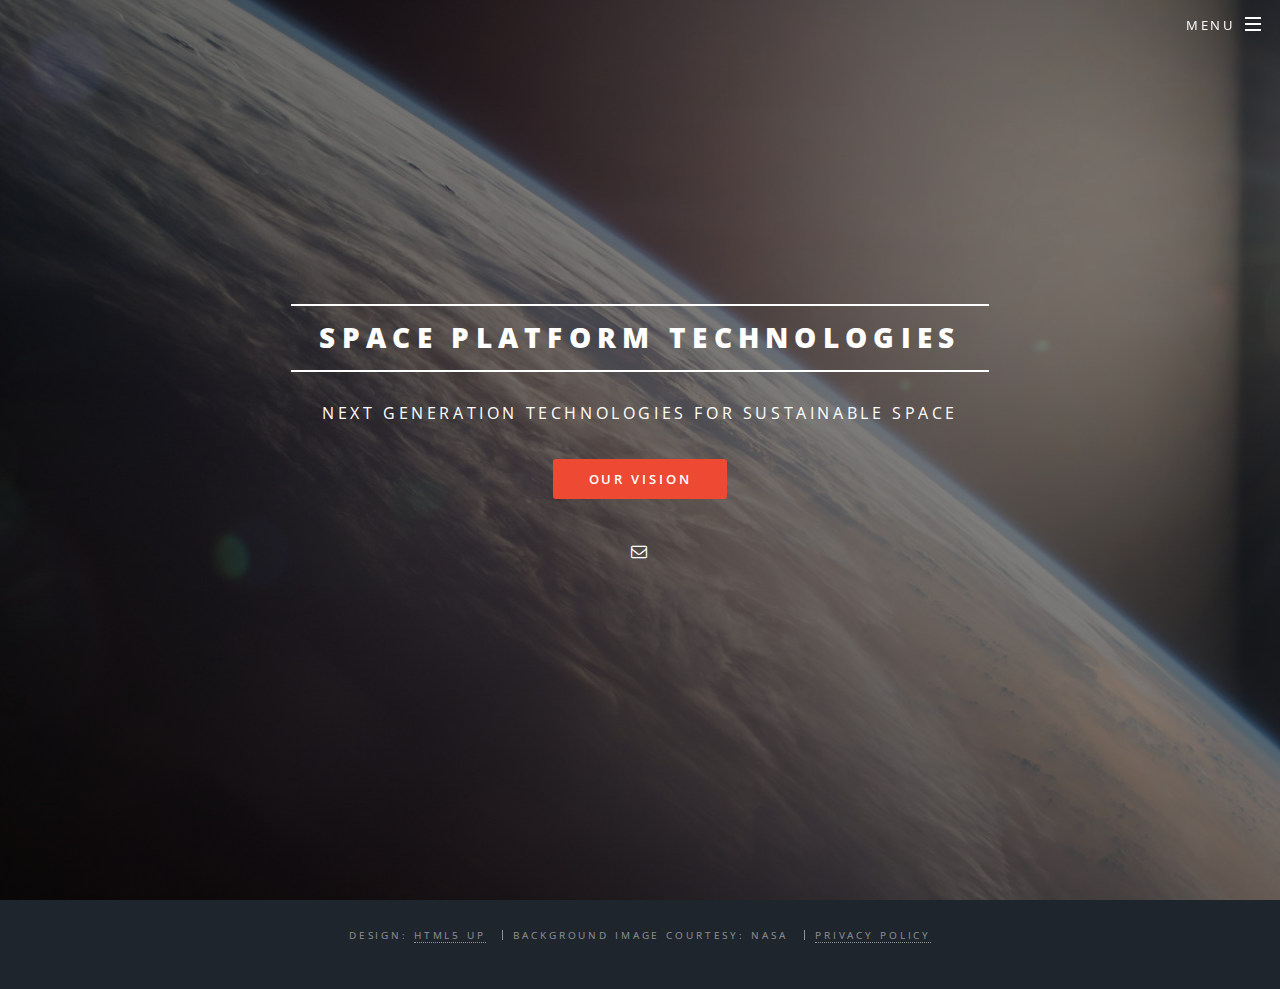
==== commit 928c16ca: "Changes" ====
--- a/index.html
+++ b/index.html
@@ -1,7 +1,7 @@
 <!DOCTYPE HTML>
 <html>
 	<head>
-		<title>Space Platform Technologies</title>
+		<title>Space Platform Technologies Ltd.</title>
 		<meta charset="utf-8" />
 		<meta name="viewport" content="width=device-width, initial-scale=1" />
 		<!--[if lte IE 8]><script src="assets/js/ie/html5shiv.js"></script><![endif]-->
@@ -14,21 +14,57 @@
 		<!-- Page Wrapper -->
 			<div id="page-wrapper">
 
+			<!-- Header -->
+					<header id="header" class="alt">
+						<h1><a href="index.html">Space Platform Technologies</a></h1>
+						<nav id="nav">
+							<ul>
+								<li class="special">
+									<a href="#menu" class="menuToggle"><span>Menu</span></a>
+									<div id="menu">
+										<ul>
+											<li><a href="index.html">Home</a></li>
+											<li><a href="vision.html">Vision</a></li>
+											<li><a href="what.html">What we do</a></li>
+											<!--<li><a href="products.html">Services</a></li>-->
+											<li><a href="about.html">About Us</a></li>
+											<li><a href="contact.html">Contact Us</a></li>
+										</ul>
+									</div>
+								</li>
+							</ul>
+						</nav>
+					</header>
+					
 				<!-- Banner -->
 					<section id="banner">
 						<div class="inner">
 							<h2>Space Platform Technologies</h2>
-							<p>Next Generation Sustainable Space Technologies</p>
-							<p>Coming Soon</p>
+							<p>Next Generation Technologies for Sustainable Space</p>
 						</div>
-					<!--<ul class="icons">
-							<li><a href="#" class="icon fa-twitter"><span class="label">Twitter</span></a></li>
-							<li><a href="#" class="icon fa-facebook"><span class="label">Facebook</span></a></li>
-							<li><a href="#" class="icon fa-envelope-o"><span class="label">Email</span></a></li>
-						</ul>-->
 
-					<sub>Image Courtesy: NASA</sub>
+						<ul class="actions">
+								<li><a href="vision.html" class="button special">Our Vision</a></li>
+							</ul>
+						<ul class="icons">
+							<!--<li><a href="#" class="icon fa-twitter"><span class="label">Twitter</span></a></li>
+							<li><a href="#" class="icon fa-facebook"><span class="label">Facebook</span></a></li>-->
+							<li><a href="mailto:info@spaceplatform.tech" class="icon fa-envelope-o"><span class="label">Email</span></a></li>
+						</ul>
 			</div>
+			
+			<!-- Footer -->
+					<footer id="footer">
+						
+						<ul class="copyright">
+						<sub>
+							<!--<li>&copy; SPTL</li>-->
+							<li>Design: <a href="http://html5up.net">HTML5 UP</a></li>
+							<li>Background Image Courtesy: NASA</li>
+							<li><a href="privacy.html">Privacy Policy</a></li>
+						</sub>
+						</ul>
+					</footer>
 
 		<!-- Scripts -->
 			<script src="assets/js/jquery.min.js"></script>
--- a/assets/css/main.css
+++ b/assets/css/main.css
@@ -3700,7 +3700,7 @@
 /* Footer */
 
 	#footer {
-		padding: 6em 0 4em 0 ;
+		padding: 1em 0 1.25em 0 ;
 		background-color: #1d242a;
 		text-align: center;
 	}
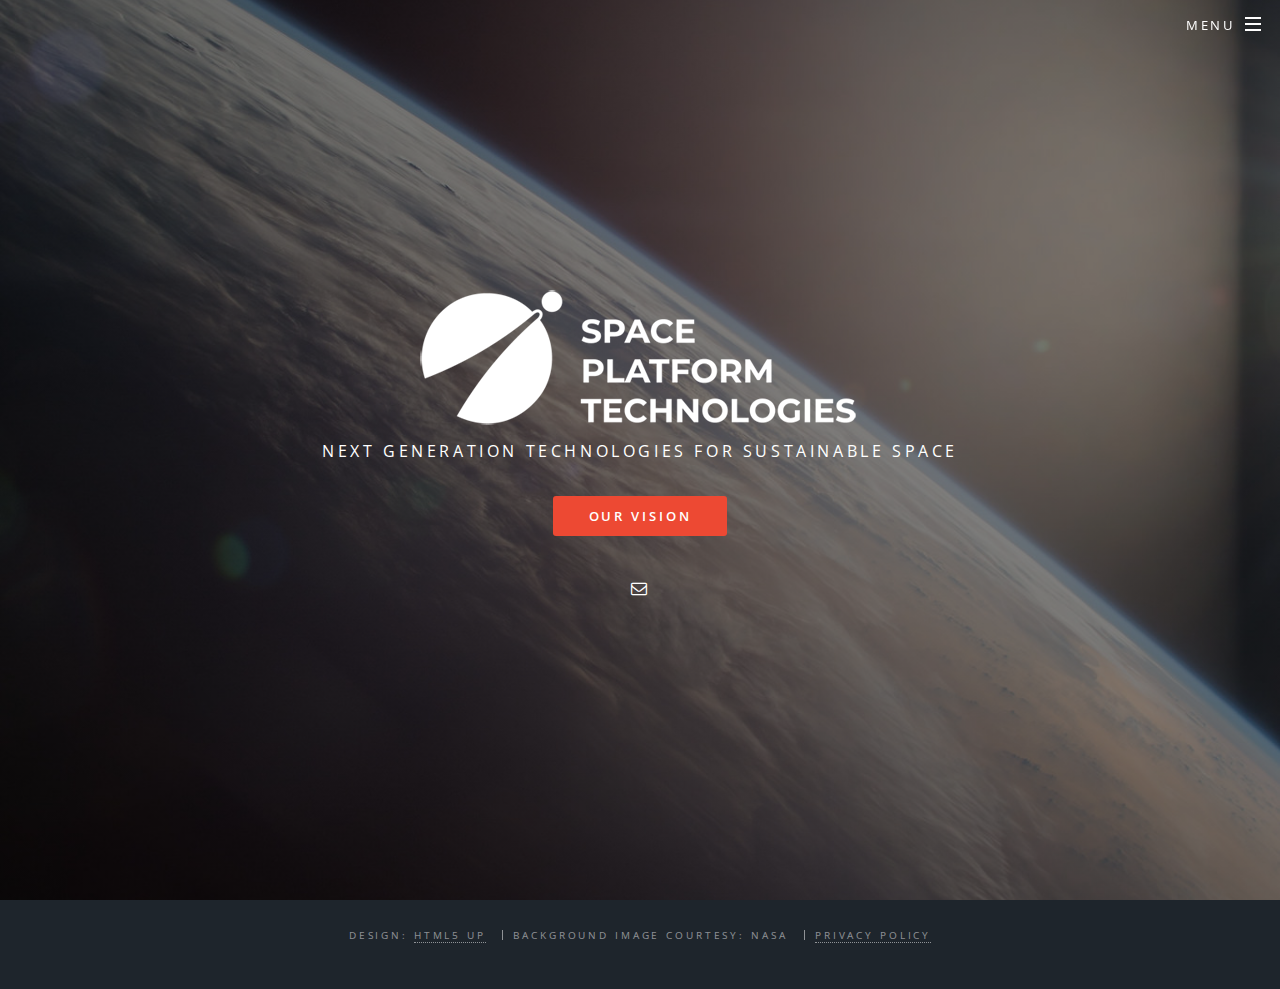
==== commit 3b5f7fd8: "Logo" ====
--- a/index.html
+++ b/index.html
@@ -39,7 +39,8 @@
 				<!-- Banner -->
 					<section id="banner">
 						<div class="inner">
-							<h2>Space Platform Technologies</h2>
+							<!--<h2>Space Platform Technologies</h2>-->
+							<img src="images/logo.png" alt="" />
 							<p>Next Generation Technologies for Sustainable Space</p>
 						</div>
 
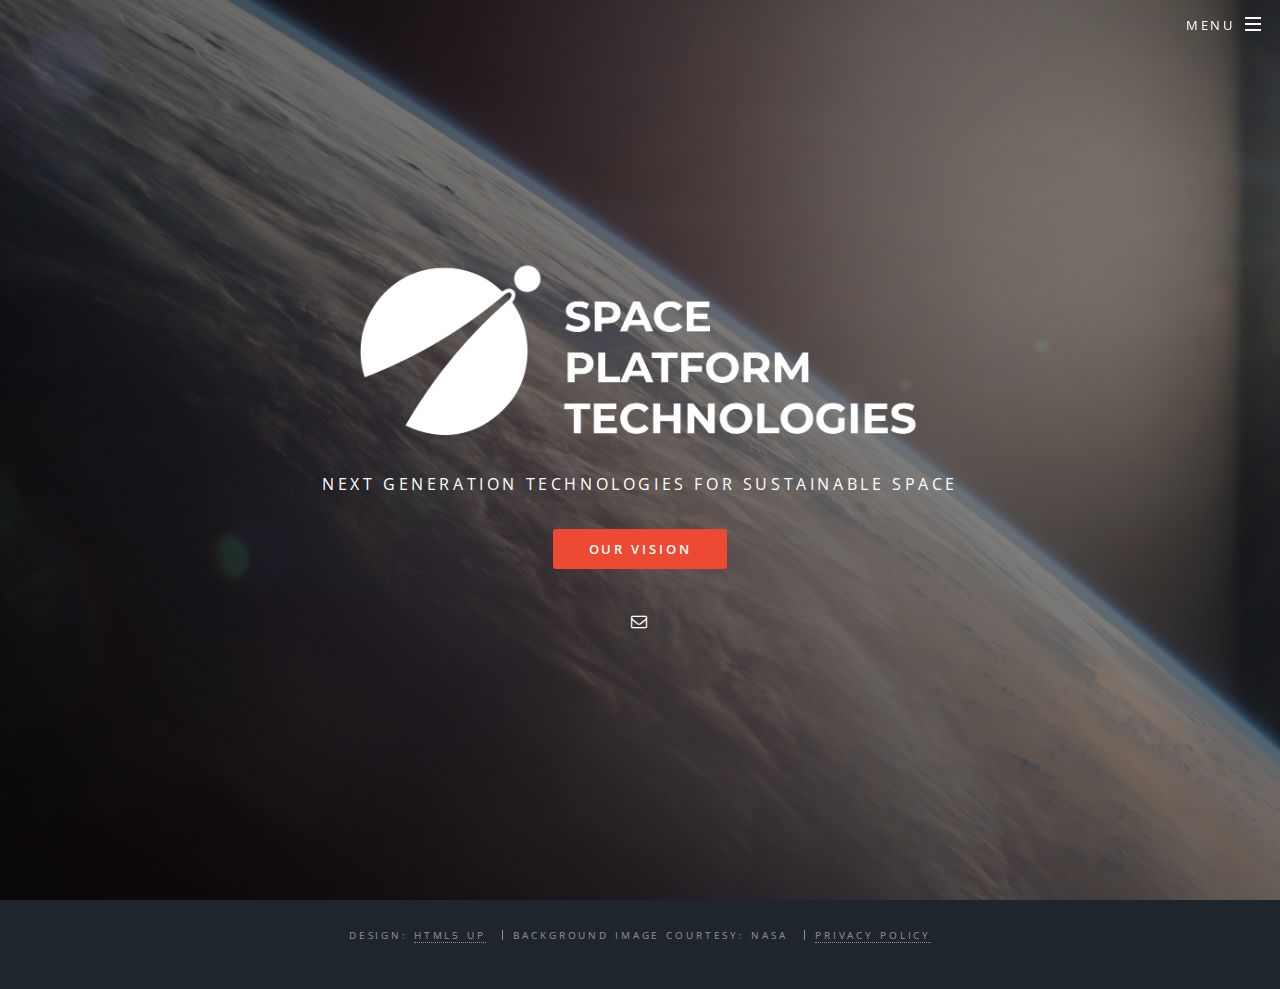
==== commit 72b71052: "Logo positioning" ====
--- a/index.html
+++ b/index.html
@@ -40,7 +40,7 @@
 					<section id="banner">
 						<div class="inner">
 							<!--<h2>Space Platform Technologies</h2>-->
-							<img src="images/logo.png" alt="" />
+							<span class="image"><img src="images/logo.png" alt="" />
 							<p>Next Generation Technologies for Sustainable Space</p>
 						</div>
 
--- a/assets/css/main.css
+++ b/assets/css/main.css
@@ -1945,6 +1945,9 @@
 		.image img {
 			border-radius: 3px;
 			display: block;
+			max-width: 50%;
+			margin-left: auto;
+			margin-right: auto;
 		}
 
 		.image.left {
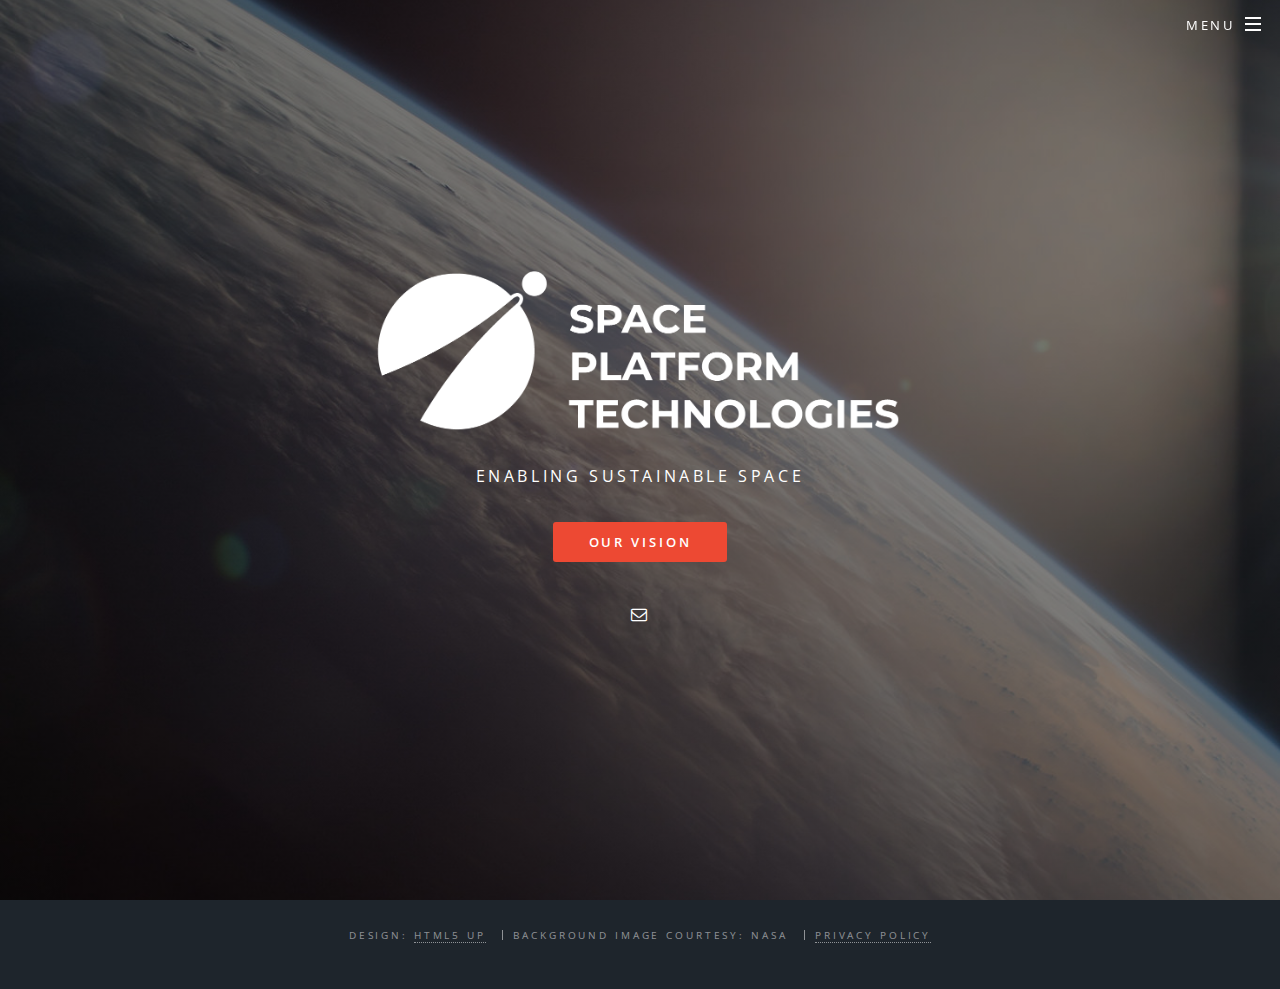
==== commit d176089e: "New changes" ====
--- a/index.html
+++ b/index.html
@@ -41,7 +41,7 @@
 						<div class="inner">
 							<!--<h2>Space Platform Technologies</h2>-->
 							<span class="image"><img src="images/logo.png" alt="" />
-							<p>Next Generation Technologies for Sustainable Space</p>
+							<p>Enabling Sustainable Space</p>
 						</div>
 
 						<ul class="actions">
--- a/assets/css/main.css
+++ b/assets/css/main.css
@@ -1945,7 +1945,8 @@
 		.image img {
 			border-radius: 3px;
 			display: block;
-			max-width: 50%;
+			width: 600px;
+			max-width: 100%;
 			margin-left: auto;
 			margin-right: auto;
 		}
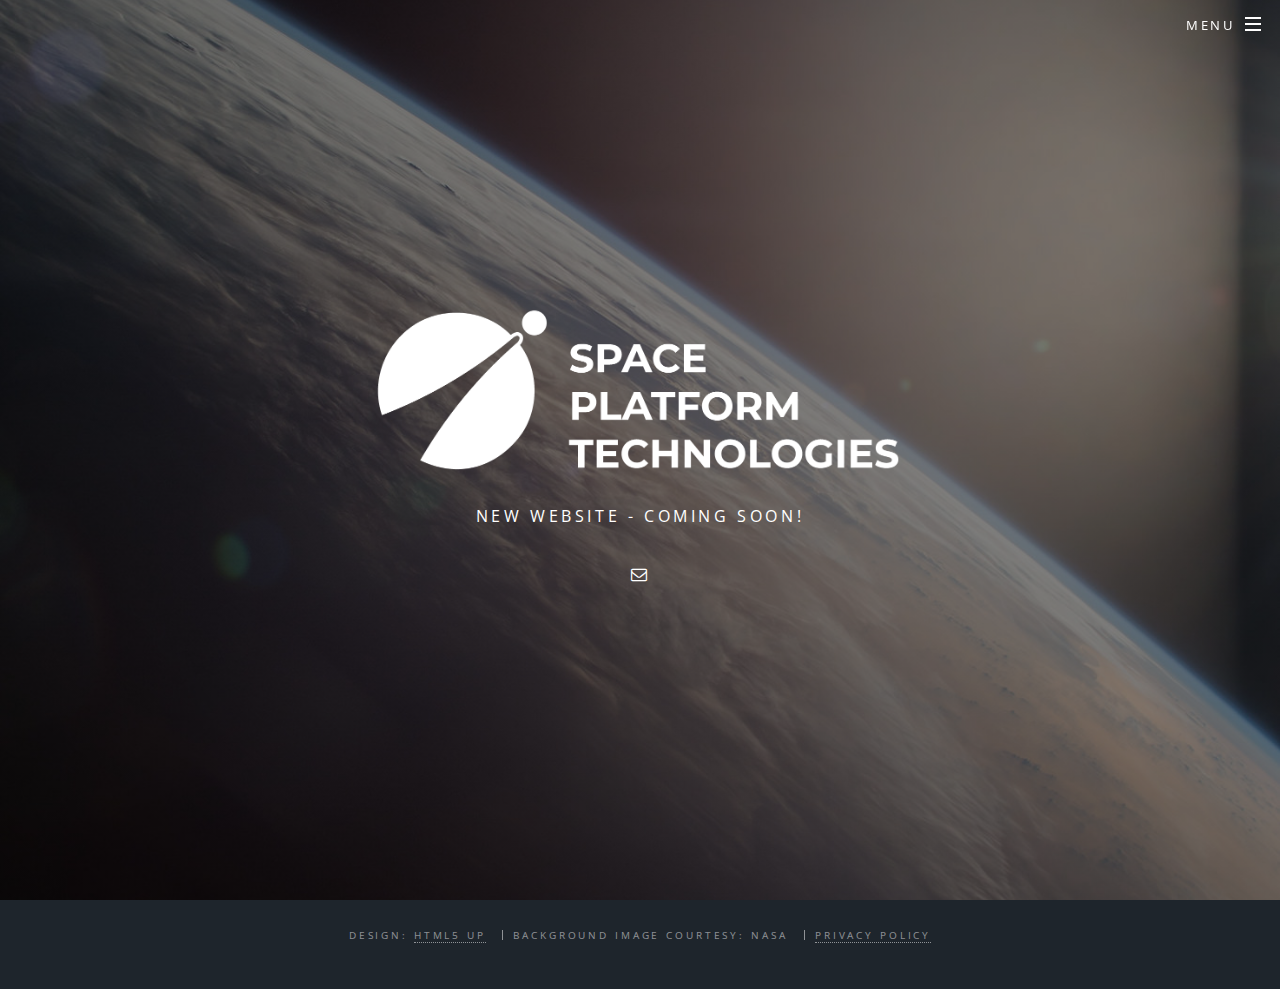
==== commit 20084452: "Website under construction update" ====
--- a/index.html
+++ b/index.html
@@ -24,11 +24,11 @@
 									<div id="menu">
 										<ul>
 											<li><a href="index.html">Home</a></li>
-											<li><a href="vision.html">Vision</a></li>
+											<!--<li><a href="vision.html">Vision</a></li>
 											<li><a href="what.html">What we do</a></li>
-											<!--<li><a href="products.html">Services</a></li>-->
+											<li><a href="products.html">Services</a></li>
 											<li><a href="about.html">About Us</a></li>
-											<li><a href="contact.html">Contact Us</a></li>
+											<li><a href="contact.html">Contact Us</a></li>-->
 										</ul>
 									</div>
 								</li>
@@ -41,12 +41,13 @@
 						<div class="inner">
 							<!--<h2>Space Platform Technologies</h2>-->
 							<span class="image"><img src="images/logo.png" alt="" />
-							<p>Enabling Sustainable Space</p>
+							<!--<p>Enabling Accessible Space</p>-->
+							<p>New website - coming soon!</p>
 						</div>
 
-						<ul class="actions">
+						<!--<ul class="actions">
 								<li><a href="vision.html" class="button special">Our Vision</a></li>
-							</ul>
+							</ul>-->
 						<ul class="icons">
 							<!--<li><a href="#" class="icon fa-twitter"><span class="label">Twitter</span></a></li>
 							<li><a href="#" class="icon fa-facebook"><span class="label">Facebook</span></a></li>-->
